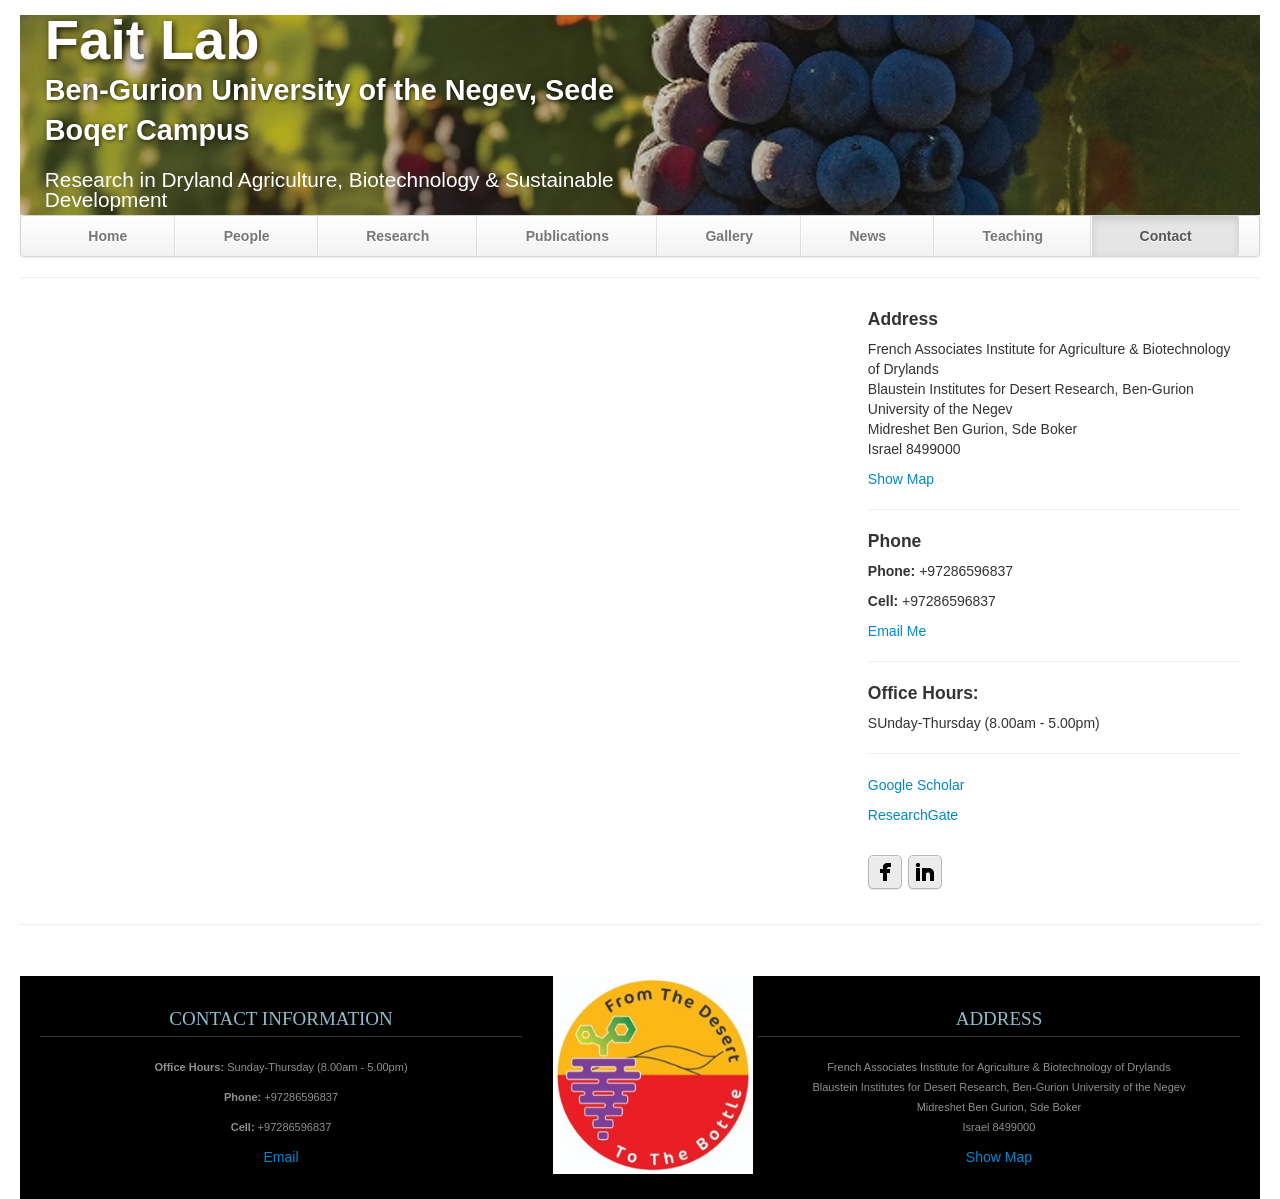
==== contact.html @ fe629498 "Initial commit" ====
<!DOCTYPE html>
<html lang="en">
   <head>
      <meta charset="utf-8">
      <title>Contact</title>
      <meta name="viewport" content="width=device-width, initial-scale=1.0">
      <meta name="description" content="Research Lab, Home, Ben-Gurion University of the Negev">
      <meta name="author" content="">
      <!-- Le styles -->
      <link href="css/bootstrap.min.css" rel="stylesheet">
      <link href="css/bootstrap-responsive.min.css" rel="stylesheet">
      <link href="css/theme.css" rel="stylesheet">
      <link href="css/social-buttons.css" rel="stylesheet">
   </head>
   <body>
      <div class="container-fluid">
          <!-- <header class="jumbotron subhead" id="overview">-->
            <!-- <p class="lead"> Ben-Gurion University of the Negev </p>-->
           <!--  <h1>Fait Lab</h1>-->
         </header>
         <div class="masthead">
            <div class="navbar">
              
              
              
<!-- Hero Banner with Background Image -->
<section class="hero" style="
  background-image: url('images/the grape.jpg');
  background-size: cover;
  background-position: center;
  background-repeat: no-repeat;
  height: 20vh;
  min-height: 200px;
  position: relative;
  color: white;
  display: flex;
  align-items: center;
  justify-content: flex-start;   /* �� Changed: aligns content to LEFT instead of center */
  padding-left: 2%;              /* Small indent from left edge ??? change to 3% or 20px for closer to edge */
">
  <!-- Dark Overlay (keep or adjust alpha as before) -->
  <div class="hero-overlay" style="
    position: absolute;
    top: 0; left: 0; right: 0; bottom: 0;
    background-color: rgba(0, 0, 0, 0.2);
    z-index: 1;
  "></div>

  <!-- Text Content ??? moved to left, no extra padding -->
  <div class="hero-content" style="
    position: relative;
    z-index: 2;
    padding: 0;                    /* �� Removed all padding */
    margin-left: 0;                /* No left margin */
    max-width: 50%;                /* Optional: prevents text from stretching too wide on large screens */
    text-align: left;              /* �� Explicit left alignment */
  ">
    <h1 style="
      font-size: 3.5rem;
      margin: 0 0 10px 0;          /* Minimal bottom margin only */
      text-shadow: 2px 2px 6px rgba(0,0,0,0.8);
    ">Fait Lab</h1>
    
    <h2 style="
      font-size: 1.8rem;
      margin: 0;
      text-shadow: 1px 1px 4px rgba(0,0,0,0.7);
    ">
      Ben-Gurion University of the Negev, Sede Boqer Campus<br>
      
    </h2>
    
    <!-- Optional subtitle ??? keep or remove -->
    <p style="
      font-size: 1.3rem;
      margin: 20px 0 0 0;
    ">Research in Dryland Agriculture, Biotechnology & Sustainable Development</p>
  </div>
</section>



            <div class="navbar">
               <div class="navbar-inner">
                  <div class="container-fluid">
                     <ul class="nav">
                        <li><a href="index.html">Home</a></li>
                        <li><a href="people.html">People</a></li>
                        <li><a href="research.html">Research</a></li>
                        <li><a href="publications.html">Publications</a></li>
                        <li><a href="gallery.html">Gallery</a></li>
                        <li><a href="news.html">News</a></li>
                        <li><a href="teaching.html">Teaching</a></li>
                        <li class="active" ><a href="#">Contact</a></li>
                     </ul>
                  </div>
               </div>
            </div>
         </div>
         <hr>
         <div class="row-fluid">
            <div class="span12 content">
               <div class="row-fluid">
                  <div class="span8">
                    <iframe
                    class="map-frame"
                    width="600" 
                    height="450" 
                    style="border:0;" 
                    allowfullscreen="" 
                    loading="lazy" 
                    referrerpolicy="no-referrer-when-downgrade"
                    src="https://www.google.com/maps/embed?pb=!1m18!1m12!1m3!1d3430.000000000000!2d34.780370614113!3d30.854777481234!2m3!1f0!2f0!3f0!3m2!1i1024!2i768!4f13.1!3m3!1m2!1s0x15021965af4747a7%3A0x1c8b0e6cf16579c4!2sFrench%20Associates%20Institute%20for%20Agriculture%20and%20Biotechnology%20of%20Drylands!5e0!3m2!1sen!2sil!4v1742000000000!5m2!1sen!2sil"></iframe>                  </div>
                  <div class="span4">
                     <div class="box_cont">
                        <h4>Address</h4>
                        <p>French Associates Institute for Agriculture & Biotechnology of Drylands<br>
                        Blaustein Institutes for Desert Research, Ben-Gurion University of the Negev<br>
                        Midreshet Ben Gurion, Sde Boker<br>
                        Israel 8499000
                        </p>
                        <a href="https://maps.app.goo.gl/THDbeEdi3e9BvFJL7">Show Map</a>
                        <hr>
                        <h4>Phone</h4>
                  <p><b>Phone: </b>+97286596837</p>
                  <p><b>Cell: </b>+97286596837</p>
                        </p>
                        <a href="mailto:fait@bgu.ac.il">Email Me</a>
                        <hr>
                        <h4>Office Hours:</h4>
                        </b>SUnday-Thursday (8.00am - 5.00pm)</p>
                        <hr>
                        <p><a href="https://scholar.google.com/citations?user=4f9KtdAAAAAJ&hl=en&oi=ao">Google Scholar</a></p>
                        <p><a href="https://www.researchgate.net/profile/Aaron-Fait">ResearchGate</a></p>
                        <br/>
                        <p>
                           <a href="https://www.facebook.com/aaron.fait.2025/" class="sb facebook">Facebook</a>
                           <a href="https://www.linkedin.com/in/aaron-fait-101310103/" class="sb linkedin">LinkedIn</a>
                        </p>
                     </div>
                  </div>
               </div>
            </div>
         </div>
         <hr>
      </div>
      <footer id="footer">
         <div class="container-fluid">
            <div class="row-fluid">
               <div class="span5">
                  <h3>Contact Information</h3>
                  <p><b>Office Hours: </b>Sunday-Thursday (8.00am - 5.00pm)</p>
                  <p><b>Phone: </b>+97286596837</p>
                  <p><b>Cell: </b>+97286596837</p>
                  <a href="mailto:fait@bgu.ac.il">Email</a>
               </div>
               <div class="span2">
                  <img src="thumbs/generic-logo.JPG" alt="Fait Lab Logo" style="max-width: 200px; height: auto;" class="img-responsive"/>
               </div>
               <div class="span5">
                  <h3>Address</h3>
                  <p>French Associates Institute for Agriculture & Biotechnology of Drylands<br>
                     Blaustein Institutes for Desert Research, Ben-Gurion University of the Negev<br>
                     Midreshet Ben Gurion, Sde Boker<br>
                     Israel 8499000
                  </p>
                  <a href="https://maps.app.goo.gl/THDbeEdi3e9BvFJL7">Show Map</a>
               </div>
            </div>
         </div>
      </footer>
      
      <!-- Le javascript
         ================================================== -->
      <!-- Placed at the end of the document so the pages load faster -->
      <script src="js/jquery-1.9.1.min.js"></script>
      <script src="js/bootstrap.min.js"></script>
   </body>
</html>
---- css/theme.css ----
body {
	padding-top: 15px;
	padding-bottom: 0px;
}


/* Custom container */

.container {
	margin: 0 auto;
	max-width: 1000px;
}

.container>hr {
	margin: 20px 0
}


/* Customize the navbar links to be fill the entire space of the .navbar */

.navbar .navbar-inner {
	padding: 0
}

.navbar .nav {
	margin: 0;
	display: table;
	width: 100%;
}

.navbar .nav li {
	display: table-cell;
	width: 1%;
	float: none;
}

.navbar .nav li a {
	font-weight: bold;
	text-align: center;
	border-left: 1px solid rgba(255, 255, 255, .75);
	border-right: 1px solid rgba(0, 0, 0, .1);
}

.navbar .nav li:first-child a {
	border-left: 0;
	border-radius: 3px 0 0 3px;
}

.navbar .nav li:last-child a {
	border-right: 0;
	border-radius: 0 3px 3px 0;
}

body>.navbar {
	font-size: 13px
}


/* Change the docs' brand */

body>.navbar .brand {
	padding-right: 0;
	padding-left: 0;
	margin-left: 20px;
	float: right;
	font-weight: bold;
	color: #000;
	text-shadow: 0 1px 0 rgba(255, 255, 255, .1), 0 0 30px rgba(255, 255, 255, .125);
	-webkit-transition: all .2s linear;
	-moz-transition: all .2s linear;
	transition: all .2s linear;
}

body>.navbar .brand:hover {
	text-decoration: none;
	text-shadow: 0 1px 0 rgba(255, 255, 255, .1), 0 0 30px rgba(255, 255, 255, .4);
}


/* Sidenav for Docs
         -------------------------------------------------- */

@media screen and (max-width: 768px) {
	.bs-docs-sidenav {
		display: none !important;
	}
}

.bs-docs-sidenav {
	width: 228px;
	margin: 30px 0 0;
	padding: 0;
	background-color: #fff;
	-webkit-border-radius: 6px;
	-moz-border-radius: 6px;
	border-radius: 6px;
	-webkit-box-shadow: 0 1px 4px rgba(0, 0, 0, .065);
	-moz-box-shadow: 0 1px 4px rgba(0, 0, 0, .065);
	box-shadow: 0 1px 4px rgba(0, 0, 0, .065);
}

.bs-docs-sidenav>li>a {
	display: block;
	width: 200px;
	margin: 0 0 -1px;
	padding: 8px 14px;
	border: 1px solid #e5e5e5;
}

.bs-docs-sidenav>li>a.subhead {
	display: block;
	width: 168px;
	margin: 0 0 -1px;
	padding: 8px 30px;
	border: 1px solid #e5e5e5;
	font-size: 12px;
}

.bs-docs-sidenav>li:first-child>a {
	-webkit-border-radius: 6px 6px 0 0;
	-moz-border-radius: 6px 6px 0 0;
	border-radius: 6px 6px 0 0;
}

.bs-docs-sidenav>li:last-child>a {
	-webkit-border-radius: 0 0 6px 6px;
	-moz-border-radius: 0 0 6px 6px;
	border-radius: 0 0 6px 6px;
}

.bs-docs-sidenav>.active>a {
	position: relative;
	z-index: 2;
	padding: 9px 15px;
	border: 0;
	text-shadow: 0 1px 0 rgba(0, 0, 0, .15);
	-webkit-box-shadow: inset 1px 0 0 rgba(0, 0, 0, .1), inset -1px 0 0 rgba(0, 0, 0, .1);
	-moz-box-shadow: inset 1px 0 0 rgba(0, 0, 0, .1), inset -1px 0 0 rgba(0, 0, 0, .1);
	box-shadow: inset 1px 0 0 rgba(0, 0, 0, .1), inset -1px 0 0 rgba(0, 0, 0, .1);
}

.bs-docs-sidenav>li>a:hover {
	background-color: #f5f5f5
}

.bs-docs-sidenav a:hover .icon-chevron-right {
	opacity: .5
}

.bs-docs-sidenav.affix {
	top: 10px
}

.bs-docs-sidenav.affix-bottom {
	position: absolute;
	top: auto;
	bottom: 270px;
}


/* Responsive
         -------------------------------------------------- */

.affix {
	top: 0px
}

#media {
	margin-top: 70px
}

#media .header {
	margin-left: 0;
	margin-bottom: 56px;
	margin-top: 30px;
}

#media .post_row {
	margin-left: 0;
	margin-bottom: 40px;
}

#media .lastpost_row {
	margin-bottom: 0
}

#media .post_row .post {
	background: #fff;
	/*margin-left: 0;;
    margin-right: 20px;*/
	border-radius: 4px;
	box-shadow: 1px 1px 2px 0px #E0E0E0;
	width: 487px;
	height: 616px;
}

#media .post_row .last {
	margin-right: 0
}

#media .post_row .post .img {
	position: relative;
	text-align: center;
}

#media .post_row .post .img .date {
	background: #E8554E;
	position: absolute;
	padding: 2px 5px;
	top: 0;
	left: 11px;
}

#media .post_row .post .img .date p {
	color: #fff;
	font-size: 14px;
	font-weight: bold;
	font-style: italic;
	margin: 0;
}

#media .post_row .post .img img {
	height: 275px;
	width: 410px;
}

#media .post_row .post .text {
	margin: 18px auto 0;
	width: 83%;
}

#media .post_row .post .text h5 {
	margin: 0 0 8px 0;
	font-size: 20px;
	line-height: 23px;
}

#media .post_row .post .text h5 a {
	color: #333
}

#media .post_row .post .text span.date {
	color: #9F9F9F;
	display: block;
	margin-bottom: 12px;
	font-style: italic;
	font-size: 13px;
}

#media .post_row .post .text p {
	margin: 0;
	line-height: 21px;
	font-size: 14px;
}

#media .post_row .post .author_box {
	margin: 12px auto 20px;
	border-top: 1px solid #EDEDED;
	overflow: hidden;
	text-align: left;
	width: 85%;
	padding-top: 12px;
}

#media .post_row .post .author_box h6 {
	margin: 0 0 3px 0;
	font-size: 13px;
	line-height: 15px;
	font-style: italic;
	font-weight: normal;
	color: #B2B2B2;
}

#media .post_row .post .author_box p {
	color: #B2B2B2;
	font-style: italic;
	font-size: 13px;
	line-height: 14px;
	margin: 0;
}

#media .post_row .post .author_box img {
	float: right
}

#media .post_row .post a.plus_wrapper {
	width: 99%;
	text-align: center;
	background: #fff;
	display: none;
	border-radius: 0px 0px 4px 4px;
	padding: 6px 0px 2px;
	margin: 0 auto 1px;
}

#media .post_row .post a.plus_wrapper span {
	color: #1189D9;
	font-size: 30px;
	font-weight: bold;
}

#media .post_row .post:hover a.plus_wrapper {
	display: block
}

#media .post_row .post:hover {
	box-shadow: 0px 1px 5px 1px rgb(216, 216, 216)
}

#media .post_row .post:hover .text h5 a {
	color: #1189D9
}

.map .box_wrapp {
	position: absolute;
	margin: 15px auto;
	box-shadow: 0 0 7px 0 rgba(26, 26, 26, 0.4);
	padding: 30px 0 30px;
	background: white;
	border-radius: 4px;
	margin-top: 25px;
}

.map .box_wrapp .box_cont {
	margin: 30px auto;
	width: 76%;
}

.section-header {
	text-align: center;
	margin-bottom: 35px;
}

.section-header h1,
.title-text {
	font-weight: bold;
	font-size: 30px;
	margin: 12.5px 0;
	font-weight: 100;
	margin-bottom: 25px;
	line-height: 55px;
}

.feature-item:hover {
	box-shadow: 0px 1px 5px 1px rgb(216, 216, 216)
}

.feature-item img {
	margin-left: 15px;
	margin-right: 15px;
	max-width: 90%;
	height: 200px;
}

.feature-item h5 {
	margin-left: 15px;
	margin-right: 15px;
	margin-top: 20px;
	margin-bottom: 20px;
}

.feature-item p {
	margin-left: 15px;
	margin-right: 15px;
}

.feature-heading {
	margin-top: 20px;
	margin-bottom: 20px;
	margin-left: 15px;
	margin-right: 15px;
}

.feature-heading a:hover {
	text-decoration: none;
}

.feature-button {
	font-size: 16px;
	background-image: none;
	box-shadow: none;
	margin-bottom: 10px;
}

.centered {
	text-align: center;
}

.subhead {
	text-align: left;
	border-bottom: 1px solid #ddd;
}

.jumbotron {
	position: relative;
	padding: 45px 0px 35px 0px;
	color: #fff;
	text-align: center;
	text-shadow: 0 1px 3px rgba(0, 0, 0, .4), 0 0 30px rgba(0, 0, 0, .075);
	background: #30393C;
	background: -moz-linear-gradient(45deg, #30393C 0%, #000000 100%);
	background: -webkit-gradient(linear, left bottom, right top, color-stop(0%, #30393C), color-stop(100%, #30393C));
	background: -webkit-linear-gradient(45deg, #30393C 0%, #000000 100%);
	background: -o-linear-gradient(45deg, #30393C 0%, #000000 100%);
	background: -ms-linear-gradient(45deg, #30393C 0%, #000000 100%);
	background: linear-gradient(45deg, #30393C 0%, #000000 100%) repeat;
	-webkit-box-shadow: inset 0 3px 7px rgba(0, 0, 0, .2), inset 0 -3px 7px rgba(0, 0, 0, .2);
	-moz-box-shadow: inset 0 3px 7px rgba(0, 0, 0, .2), inset 0 -3px 7px rgba(0, 0, 0, .2);
	box-shadow: inset 0 3px 7px rgba(0, 0, 0, .2), inset 0 -3px 7px rgba(0, 0, 0, .2);
}

.jumbotron:after {
	content: '';
	display: block;
	position: absolute;
	top: 0;
	right: 0;
	bottom: 0;
	left: 0;
	opacity: .4;
}

.lead {
	margin-bottom: 0px;
	font-size: 21px;
	font-weight: 200;
	line-height: 15px;
}

img.float-left {
	float: left;
	margin-top: 9px;
	margin-left: 0px;
	margin-right: 30px;
	margin-bottom: 12px;
}

img.float-right {
	float: right;
	margin-top: 9px;
	margin-right: 0px;
	margin-bottom: 12px;
	margin-left: 30px;
}

img.publications-thumb {
	width: 142px;
	height: 188px;
}

.caption {
	margin: 10px;
}

.responsive-video {
	position: relative;
	padding-bottom: 56.25%;
	padding-top: 60px;
	overflow: hidden;
}

.responsive-video iframe,
.responsive-video object,
.responsive-video embed {
	position: absolute;
	top: 0;
	left: 0;
	width: 93.5%;
	height: 93.5%;
}

.video-caption {
	margin: 10px;
}

.accordion {
	margin-bottom: 20px;
	margin-right: 40px;
}

.thumbnail>img.sponsor {
	width: 212px;
	height: 150px;
}

img.carousel-image {
	width: 100%;
}

li.publication {
	margin-bottom: 20px;
}

.page-header h3 a:hover {
	text-decoration: none;
}

iframe.map-frame {
	border: none;
	overflow: hidden;
	margin-top: 10px;
	margin-bottom: 10px;
	margin-left: 0px;
	margin-right: 0px;
	height: 550px;
	width: 100%;
}

ul.sponsors {
	margin-top: 40px;
	margin-bottom: 40px;
}

#footer {
	z-index: 10;
	margin-top: 50px;
	margin-bottom: 0px;
	padding-bottom: 25px;
	border-top-width: 8px;
	border-top-style: solid;
	border-top-color: #2F2F2F;
	background-color: #000000;
	border: 0;
	font-size: 100%;
	font: inherit;
	vertical-align: baseline;
	text-align: center;
}

#footer h3 {
	font-size: 19px;
	text-transform: uppercase;
	font-family: BebasNeueRegular;
	color: #8DBECE;
	border-bottom-width: 1px;
	border-bottom-style: solid;
	border-bottom-color: #30393C;
	line-height: 35px;
	margin-bottom: 20px;
	margin-top: 25px;
	font-weight: normal;
}

#footer a img {
	margin-top: 40px;
}

#footer p,
#footer address {
	color: #8F8F8F;
	font-size: 11px;
}
---- css/social-buttons.css ----
/*

CSS Social Icons
By: Nick La (@nickla)
http://webdesignerwall.com/tutorials/css-social-buttons

Version: 1.0

*/

/************************************************************************************
SOCIAL LINK a.sb
*************************************************************************************/
a.sb,
.sb a {
	width: 32px;
	height: 32px;
	background-repeat: no-repeat;
	background-position: center center;
	text-indent: -900em;
	color: #333;
	text-decoration: none;
	line-height: 100%;
	white-space: nowrap;
	display: inline-block;
	position: relative;
	vertical-align: middle;
	margin: 0 2px 5px 0;
	
	/* default button color */
	background-color: #ececec;
	border: solid 1px #b8b8b9;
	
	/* default box shadow */
	-webkit-box-shadow: inset 0 1px 0 rgba(255,255,255,.3), 0 1px 0 rgba(0,0,0,.1);
	-moz-box-shadow: inset 0 1px 0 rgba(255,255,255,.3), 0 1px 0 rgba(0,0,0,.1);
	box-shadow: inset 0 1px 0 rgba(255,255,255,.3), 0 1px 0 rgba(0,0,0,.1);

	/* default border radius */
	-webkit-border-radius: 5px;
	-moz-border-radius: 5px;
	border-radius: 5px;
	
}
/* for IE */
*:first-child+html a.sb,
*:first-child+html .sb a {
	text-indent: 0;
	line-height: 0;
	font-size: 0;
	overflow: hidden;
}


/* SB LIST
================================================ */
.sb {
	margin: 0;
	padding: 0;
}
.sb li {
	margin: 0;
	padding: 0;
	display: inline;
}


/* SIZES
================================================ */
/* small */
a.sb.small,
.sb.small a {
	width: 26px;
	height: 26px;
	font-size: 90%;
}

/* large */
a.sb.large,
.sb.large a {
	width: 40px;
	height: 40px;
	font-size: 120%;
}


/* GRADIENTS
================================================ */

/* default gradient */
a.sb.gradient,
.sb.gradient a {
	background-color: transparent !important;
}
a.sb.gradient:after,
.sb.gradient a:after {
	padding: 1px;
	content: "";
	width: 100%;
	height: 100%;
	position: absolute;
	top: -1px;
	left: -1px;
	z-index: -1;
	
	-webkit-box-shadow: inset 0 2px 0 rgba(255,255,255,.3);
	-moz-box-shadow: inset 0 2px 0 rgba(255,255,255,.3);
	box-shadow: inset 0 2px 0 rgba(255,255,255,.3);

	/* default gradient */
	background: -moz-linear-gradient(top, #eeeeee 0%, #d2d2d2 100%);
	background: -webkit-linear-gradient(top, #eeeeee 0%, #d2d2d2 100%);
	background: linear-gradient(top, #eeeeee 0%, #d2d2d2 100%);
}

/* gradient blue */
a.sb.gradient.blue:after,
.sb.gradient.blue a:after {
	background-image: url([data-uri]);
	background-image: -moz-linear-gradient(top,  rgba(83,132,237,1) 0%, rgba(44,86,159,1) 100%);
	background-image: -webkit-linear-gradient(top,  rgba(83,132,237,1) 0%,rgba(44,86,159,1) 100%);
	background-image: linear-gradient(top,  rgba(83,132,237,1) 0%,rgba(44,86,159,1) 100%);
}

/* gradient purple */
a.sb.gradient.purple:after,
.sb.gradient.purple a:after {
	background-image: url([data-uri]);
	background-image: -moz-linear-gradient(top,  rgba(127,119,252,1) 0%, rgba(78,24,219,1) 100%);
	background-image: -webkit-linear-gradient(top,  rgba(127,119,252,1) 0%,rgba(78,24,219,1) 100%);
	background-image: linear-gradient(top,  rgba(127,119,252,1) 0%,rgba(78,24,219,1) 100%);
}

/* gradient red */
a.sb.gradient.red:after,
.sb.gradient.red a:after {
	background-image: url([data-uri]);
	background-image: -moz-linear-gradient(top,  rgba(249,116,88,1) 0%, rgba(215,35,18,1) 100%);
	background-image: -webkit-linear-gradient(top,  rgba(249,116,88,1) 0%,rgba(215,35,18,1) 100%);
	background-image: linear-gradient(top,  rgba(249,116,88,1) 0%,rgba(215,35,18,1) 100%);
}

/* gradient green */
a.sb.gradient.green:after,
.sb.gradient.green a:after {
	background-image: url([data-uri]);
	background-image: -moz-linear-gradient(top,  rgba(81,185,18,1) 0%, rgba(49,121,9,1) 100%);
	background-image: -webkit-linear-gradient(top,  rgba(81,185,18,1) 0%,rgba(49,121,9,1) 100%);
	background-image: linear-gradient(top,  rgba(81,185,18,1) 0%,rgba(49,121,9,1) 100%);
}

/* gradient green */
a.sb.gradient.green:after,
.sb.gradient.green a:after {
	background-image: url([data-uri]);
	background-image: -moz-linear-gradient(top,  rgba(81,185,18,1) 0%, rgba(49,121,9,1) 100%);
	background-image: -webkit-linear-gradient(top,  rgba(81,185,18,1) 0%,rgba(49,121,9,1) 100%);
	background-image: linear-gradient(top,  rgba(81,185,18,1) 0%,rgba(49,121,9,1) 100%);
}

/* gradient orange */
a.sb.gradient.orange:after,
.sb.gradient.orange a:after {
	background-image: url([data-uri]);
	background-image: -moz-linear-gradient(top,  rgba(255,165,0,1) 0%, rgba(255,111,0,1) 100%);
	background-image: -webkit-linear-gradient(top,  rgba(255,165,0,1) 0%,rgba(255,111,0,1) 100%);
	background-image: linear-gradient(top,  rgba(255,165,0,1) 0%,rgba(255,111,0,1) 100%);
}

/* gradient brown */
a.sb.gradient.brown:after,
.sb.gradient.brown a:after {
	background-image: url([data-uri]);
	background-image: -moz-linear-gradient(top,  rgba(197,99,5,1) 0%, rgba(123,59,2,1) 100%);
	background-image: -webkit-linear-gradient(top,  rgba(197,99,5,1) 0%,rgba(123,59,2,1) 100%);
	background-image: linear-gradient(top,  rgba(197,99,5,1) 0%,rgba(123,59,2,1) 100%);
}

/* gradient black */
a.sb.gradient.black:after,
.sb.gradient.black a:after {
	background-image: url([data-uri]);
	background-image: -moz-linear-gradient(top,  rgba(86,86,86,1) 0%, rgba(3,3,3,1) 100%);
	background-image: -webkit-linear-gradient(top,  rgba(86,86,86,1) 0%,rgba(3,3,3,1) 100%);
	background-image: linear-gradient(top,  rgba(86,86,86,1) 0%,rgba(3,3,3,1) 100%);
}

/* gradient gray */
a.sb.gradient.gray:after,
.sb.gradient.gray a:after {
	background-image: url([data-uri]);
	background-image: -moz-linear-gradient(top,  rgba(172,171,171,1) 0%, rgba(82,82,82,1) 100%);
	background-image: -webkit-linear-gradient(top,  rgba(172,171,171,1) 0%,rgba(82,82,82,1) 100%);
	background-image: linear-gradient(top,  rgba(172,171,171,1) 0%,rgba(82,82,82,1) 100%);
}

/* gradient light-gray */
a.sb.gradient.light-gray:after,
.sb.gradient.light-gray a:after {
	background-image: url([data-uri]);
	background-image: -moz-linear-gradient(top,  rgba(217,217,217,1) 0%, rgba(157,157,157,1) 100%);
	background-image: -webkit-linear-gradient(top,  rgba(217,217,217,1) 0%,rgba(157,157,157,1) 100%);
	background-image: linear-gradient(top,  rgba(217,217,217,1) 0%,rgba(157,157,157,1) 100%);
}

/* gradient light-blue */
a.sb.gradient.light-blue:after,
.sb.gradient.light-blue a:after {
	background-image: url([data-uri]);
	background-image: -moz-linear-gradient(top,  rgba(209,229,254,1) 0%, rgba(150,194,250,1) 100%);
	background-image: -webkit-linear-gradient(top,  rgba(209,229,254,1) 0%,rgba(150,194,250,1) 100%);
	background-image: linear-gradient(top,  rgba(209,229,254,1) 0%,rgba(150,194,250,1) 100%);
}

/* gradient light-purple */
a.sb.gradient.light-purple:after,
.sb.gradient.light-purple a:after {
	background-image: url([data-uri]);
	background-image: -moz-linear-gradient(top,  rgba(206,201,254,1) 0%, rgba(168,158,252,1) 100%);
	background-image: -webkit-linear-gradient(top,  rgba(206,201,254,1) 0%,rgba(168,158,252,1) 100%);
	background-image: linear-gradient(top,  rgba(206,201,254,1) 0%,rgba(168,158,252,1) 100%);
}

/* gradient pink */
a.sb.gradient.pink:after,
.sb.gradient.pink a:after {
	background-image: url([data-uri]);
	background-image: -moz-linear-gradient(top,  rgba(253,211,240,1) 0%, rgba(254,147,203,1) 100%);
	background-image: -webkit-linear-gradient(top,  rgba(253,211,240,1) 0%,rgba(254,147,203,1) 100%);
	background-image: linear-gradient(top,  rgba(253,211,240,1) 0%,rgba(254,147,203,1) 100%);
}

/* gradient light-green */
a.sb.gradient.light-green:after,
.sb.gradient.light-green a:after {
	background-image: url([data-uri]);
	background-image: -moz-linear-gradient(top,  rgba(179,239,22,1) 0%, rgba(141,200,14,1) 100%);
	background-image: -webkit-linear-gradient(top,  rgba(179,239,22,1) 0%,rgba(141,200,14,1) 100%);
	background-image: linear-gradient(top,  rgba(179,239,22,1) 0%,rgba(141,200,14,1) 100%);
}

/* gradient yellow */
a.sb.gradient.yellow:after,
.sb.gradient.yellow a:after {
	background-image: url([data-uri]);
	background-image: -moz-linear-gradient(top,  rgba(253,246,177,1) 0%, rgba(255,222,7,1) 100%);
	background-image: -webkit-linear-gradient(top,  rgba(253,246,177,1) 0%,rgba(255,222,7,1) 100%);
	background-image: linear-gradient(top,  rgba(253,246,177,1) 0%,rgba(255,222,7,1) 100%);
}


/* COLORS
================================================ */

/* default hover */
a.sb:hover:after,
.sb a:hover:after {
	background-image: none;
}
a.sb:hover,
.sb a:hover,
a.sb:hover:after,
.sb a:hover:after {
	background-color: #f3f3f3;
}


/* blue color */
a.sb.blue,
.sb.blue a,
a.sb.blue:after,
.sb.blue a:after {
	background-color: #4d7de1;
	border-color: #294c89;
	color: #fff;
}
a.sb.blue:hover:after,
.sb.blue a:hover:after {
	background-image: none;
}
a.sb.blue:hover,
.sb.blue a:hover,
a.sb.blue:hover:after,
.sb.blue a:hover:after {
	background-color: #5384ed;
}

/* purple color */
a.sb.purple,
.sb.purple a,
a.sb.purple:after,
.sb.purple a:after {
	background-color: #7a6bf8;
	border-color: #321396;
	color: #fff;
}
a.sb.purple:hover:after,
.sb.purple a:hover:after {
	background-image: none;
}
a.sb.purple:hover,
.sb.purple a:hover,
a.sb.purple:hover:after,
.sb.purple a:hover:after {
	background-color: #7f77fc;
}

/* red color */
a.sb.red,
.sb.red a,
a.sb.red:after,
.sb.red a:after {
	background-color: #e8311f;
	border-color: #9d1d14;
	color: #fff;
}
a.sb.red:hover:after,
.sb.red a:hover:after {
	background-image: none;
}
a.sb.red:hover,
.sb.red a:hover,
a.sb.red:hover:after,
.sb.red a:hover:after {
	background-color: #e84b34;
}

/* green color */
a.sb.green,
.sb.green a,
a.sb.green:after,
.sb.green a:after {
	background-color: #4aab10;
	border-color: #1e5608;
	color: #fff;
}
a.sb.green:hover:after,
.sb.green a:hover:after {
	background-image: none;
}
a.sb.green:hover,
.sb.green a:hover,
a.sb.green:hover:after,
.sb.green a:hover:after {
	background-color: #51b912;
}

/* orange color */
a.sb.orange,
.sb.orange a,
a.sb.orange:after,
.sb.orange a:after {
	background-color: #ff9600;
	border-color: #c35505;
	color: #fff;
}
a.sb.orange:hover:after,
.sb.orange a:hover:after {
	background-image: none;
}
a.sb.orange:hover,
.sb.orange a:hover,
a.sb.orange:hover:after,
.sb.orange a:hover:after {
	background-color: #ffa500;
}

/* brown color */
a.sb.brown,
.sb.brown a,
a.sb.brown:after,
.sb.brown a:after {
	background-color: #a35004;
	border-color: #622d07;
	color: #fff;
}
a.sb.brown:hover:after,
.sb.brown a:hover:after {
	background-image: none;
}
a.sb.brown:hover,
.sb.brown a:hover,
a.sb.brown:hover:after,
.sb.brown a:hover:after {
	background-color: #c56305;
}

/* black color */
a.sb.black,
.sb.black a,
a.sb.black:after,
.sb.black a:after {
	background-color: #252525;
	border-color: #000000;
	color: #fff;
}
a.sb.black:hover:after,
.sb.black a:hover:after {
	background-image: none;
}
a.sb.black:hover,
.sb.black a:hover,
a.sb.black:hover:after,
.sb.black a:hover:after {
	background-color: #565656;
}

/* gray color */
a.sb.gray,
.sb.gray a,
a.sb.gray:after,
.sb.gray a:after {
	background-color: #989797;
	border-color: #3f3f3f;
	color: #fff;
}
a.sb.gray:hover:after,
.sb.gray a:hover:after {
	background-image: none;
}
a.sb.gray:hover,
.sb.gray a:hover,
a.sb.gray:hover:after,
.sb.gray a:hover:after {
	background-color: #acabab;
}

/* light-gray color */
a.sb.light-gray,
.sb.light-gray a,
a.sb.light-gray:after,
.sb.light-gray a:after {
	background-color: #c7c7c7;
	border-color: #7b7b7b;
}
a.sb.light-gray:hover:after,
.sb.light-gray a:hover:after {
	background-image: none;
}
a.sb.light-gray:hover,
.sb.light-gray a:hover,
a.sb.light-gray:hover:after,
.sb.light-gray a:hover:after {
	background-color: #d9d9d9;
}

/* light-blue color */
a.sb.light-blue,
.sb.light-blue a,
a.sb.light-blue:after,
.sb.light-blue a:after {
	background-color: #bdd9fd;
	border-color: #6694d6;
}
a.sb.light-blue:hover:after,
.sb.light-blue a:hover:after {
	background-image: none;
}
a.sb.light-blue:hover,
.sb.light-blue a:hover,
a.sb.light-blue:hover:after,
.sb.light-blue a:hover:after {
	background-color: #d1e5fe;
}

/* light-purple color */
a.sb.light-purple,
.sb.light-purple a,
a.sb.light-purple:after,
.sb.light-purple a:after {
	background-color: #c1bafd;
	border-color: #7f76cc;
}
a.sb.light-purple:hover:after,
.sb.light-purple a:hover:after {
	background-image: none;
}
a.sb.light-purple:hover,
.sb.light-purple a:hover,
a.sb.light-purple:hover:after,
.sb.light-purple a:hover:after {
	background-color: #cec9fe;
}

/* pink color */
a.sb.pink,
.sb.pink a,
a.sb.pink:after,
.sb.pink a:after {
	background-color: #feb4e4;
	border-color: #e464ac;
}
a.sb.pink:hover:after,
.sb.pink a:hover:after {
	background-image: none;
}
a.sb.pink:hover,
.sb.pink a:hover,
a.sb.pink:hover:after,
.sb.pink a:hover:after {
	background-color: #fdd3f0;
}

/* light-green color */
a.sb.light-green,
.sb.light-green a,
a.sb.light-green:after,
.sb.light-green a:after {
	background-color: #9bd611;
	border-color: #71a115;
}
a.sb.light-green:hover:after,
.sb.light-green a:hover:after {
	background-image: none;
}
a.sb.light-green:hover,
.sb.light-green a:hover,
a.sb.light-green:hover:after,
.sb.light-green a:hover:after {
	background-color: #b3ef16;
}

/* yellow color */
a.sb.yellow,
.sb.yellow a,
a.sb.yellow:after,
.sb.yellow a:after {
	background-color: #fff06c;
	border-color: #dcb232;
}
a.sb.yellow:hover:after,
.sb.yellow a:hover:after {
	background-image: none;
}
a.sb.yellow:hover,
.sb.yellow a:hover,
a.sb.yellow:hover:after,
.sb.yellow a:hover:after {
	background-color: #fdf6b1;
}


/* STYLES
================================================ */

/* min style */
a.sb.min,
.sb.min a {
	background-color: transparent;
	border: none;
	
	-webkit-box-shadow: none;
	-moz-box-shadow: none;
	box-shadow: none;
}

/* circle style */
a.sb.circle,
.sb.circle a,
a.sb.circle:before,
.sb.circle a:before,
a.sb.circle:after,
.sb.circle a:after {
	-webkit-border-radius: 10em;
	-moz-border-radius: 10em;
	border-radius: 10em;
}

/* round style */
a.sb,
.sb a,
a.sb:before,
.sb a:before,
a.sb:after,
.sb a:after {
	-webkit-border-radius: 5px;
	-moz-border-radius: 5px;
	border-radius: 5px;
}

/* reset bottom border-radius for round and circle */
a.sb.circle:before,
.sb.circle a:before,
a.sb:before,
.sb a:before {
	border-bottom-right-radius: 0;
	border-bottom-left-radius: 0;
	-moz-border-radius-bottomright: 0;
	-moz-border-radius-bottomleft: 0;
	-webkit-border-bottom-right-radius: 0;
	-webkit-border-bottom-left-radius: 0;
}

/* thick-border border style */
a.sb.thick-border,
.sb.thick-border a {
	border-width: 3px;
}

/* no-border style */
a.sb.no-border,
.sb.no-border a {
	border: none;
}

/* no-shadow style */
a.sb.no-shadow,
.sb.no-shadow a {
	-webkit-box-shadow: none;
	-moz-box-shadow: none;
	box-shadow: none;
}

/* pressed style */
a.sb.pressed,
.sb.pressed a {
	-webkit-box-shadow: inset 0 1px 2px rgba(0,0,0,.35);
	-moz-box-shadow: inset 0 1px 2px rgba(0,0,0,.35);
	box-shadow: inset 0 1px 2px rgba(0,0,0,.35);
}

/* embossed style */
a.sb.embossed,
.sb.embossed a {
	-webkit-box-shadow: inset 0 1px 0 rgba(255,255,255,.5), inset 0 -2px 0 rgba(0,0,0,.25), inset 0 -3px 0 rgba(255,255,255,.2), 0 1px 0 rgba(0,0,0,.1);
	-moz-box-shadow: inset 0 1px 0 rgba(255,255,255,.5), inset 0 -2px 0 rgba(0,0,0,.25), inset 0 -3px 0 rgba(255,255,255,.2), 0 1px 0 rgba(0,0,0,.1);
	box-shadow: inset 0 1px 0 rgba(255,255,255,.5), inset 0 -2px 0 rgba(0,0,0,.25), inset 0 -3px 0 rgba(255,255,255,.2), 0 1px 0 rgba(0,0,0,.1);
}
a.sb.small.embossed,
.sb.small.embossed a {
	-webkit-box-shadow: inset 0 1px 0 rgba(255,255,255,.5), inset 0 -1px 0 rgba(0,0,0,.25), inset 0 -2px 0 rgba(255,255,255,.2), 0 1px 0 rgba(0,0,0,.1);
	-moz-box-shadow: inset 0 1px 0 rgba(255,255,255,.5), inset 0 -1px 0 rgba(0,0,0,.25), inset 0 -2px 0 rgba(255,255,255,.2), 0 1px 0 rgba(0,0,0,.1);
	box-shadow: inset 0 1px 0 rgba(255,255,255,.5), inset 0 -1px 0 rgba(0,0,0,.25), inset 0 -2px 0 rgba(255,255,255,.2), 0 1px 0 rgba(0,0,0,.1);
}
a.sb.large.embossed,
.sb.large.embossed a {
	-webkit-box-shadow: inset 0 1px 0 rgba(255,255,255,.5), inset 0 -3px 0 rgba(0,0,0,.25), inset 0 -4px 0 rgba(255,255,255,.2), 0 1px 0 rgba(0,0,0,.1);
	-moz-box-shadow: inset 0 1px 0 rgba(255,255,255,.5), inset 0 -3px 0 rgba(0,0,0,.25), inset 0 -4px 0 rgba(255,255,255,.2), 0 1px 0 rgba(0,0,0,.1);
	box-shadow: inset 0 1px 0 rgba(255,255,255,.5), inset 0 -3px 0 rgba(0,0,0,.25), inset 0 -4px 0 rgba(255,255,255,.2), 0 1px 0 rgba(0,0,0,.1);
}

/* glossy style */
a.sb.glossy:before,
.sb.glossy a:before {
	content: "";
	width: 100%;
	height: 50%;
	position: absolute;
	top: 0;
	left: 0;
	
	/* glossy overlay */
	background: url([data-uri]);
	background: -moz-linear-gradient(top,  rgba(255,255,255,0.5) 0%, rgba(255,255,255,0.2) 100%);
	background: -webkit-linear-gradient(top,  rgba(255,255,255,0.5) 0%,rgba(255,255,255,0.2) 100%);
	background: linear-gradient(top,  rgba(255,255,255,0.5) 0%,rgba(255,255,255,0.2) 100%);
}

/* icon with text style */
a.sb.text,
.sb.text a {
	text-indent: 0;
	width: auto;
	height: 20px;
	padding: 9px 14px 3px 34px;
	background-position: 2px center;
}
*:first-child+html a.sb.text,
*:first-child+html .sb.text a {
	text-indent: inherit; /* for IE */
	line-height: 100%;
	font-size: 100%;
}

a.sb.small.text,
.sb.small.text a {
	background-position: 2px center;
	padding: 6px 12px 0 34px;
}
a.sb.large.text,
.sb.large.text a {
	background-position: 6px center;
	padding: 12px 20px 8px 40px;
}

/* flat style */
a.sb.flat,
.sb.flat a,
a.sb.flat:before,
.sb.flat a:before {
	-webkit-border-radius: 0;
	-moz-border-radius: 0;
	border-radius: 0;

	-webkit-box-shadow: none;
	-moz-box-shadow: none;
	box-shadow: none;
}

/* ICONS
================================================ */
a.sb.twitter,
.sb a.twitter {
	background-image: url(images/twitter_bird.png);
}

a.sb.facebook,
.sb a.facebook {
	background-image: url(images/facebook.png);
}

a.sb.heart,
.sb a.heart {
	background-image: url(images/heart.png);
}

a.sb.linkedin,
.sb a.linkedin {
	background-image: url(images/linkedin.png);
}

a.sb.pinterest,
.sb a.pinterest {
	background-image: url(images/pinterest.png);
}

a.sb.podcast,
.sb a.podcast {
	background-image: url(images/podcast.png);
}

a.sb.rss,
.sb a.rss {
	background-image: url(images/rss.png);
}

a.sb.share_this,
.sb a.share_this {
	background-image: url(images/share_this.png);
}

a.sb.star,
.sb a.star {
	background-image: url(images/star.png);
}

a.sb.vimeo,
.sb a.vimeo {
	background-image: url(images/vimeo.png);
}

/* white icons */
a.sb.blue.twitter,
.sb.blue a.twitter,
a.sb.purple.twitter,
.sb.purple a.twitter,
a.sb.red.twitter,
.sb.red a.twitter,
a.sb.green.twitter,
.sb.green a.twitter,
a.sb.orange.twitter,
.sb.orange a.twitter,
a.sb.brown.twitter,
.sb.brown a.twitter,
a.sb.black.twitter,
.sb.black a.twitter,
a.sb.gray.twitter,
.sb.gray a.twitter {
	background-image: url(images/white_twitter_bird.png);
}

a.sb.blue.facebook,
.sb.blue a.facebook,
a.sb.purple.facebook,
.sb.purple a.facebook,
a.sb.red.facebook,
.sb.red a.facebook,
a.sb.green.facebook,
.sb.green a.facebook,
a.sb.orange.facebook,
.sb.orange a.facebook,
a.sb.brown.facebook,
.sb.brown a.facebook,
a.sb.black.facebook,
.sb.black a.facebook,
a.sb.gray.facebook,
.sb.gray a.facebook {
	background-image: url(images/white_facebook.png);
}

a.sb.blue.heart,
.sb.blue a.heart,
a.sb.purple.heart,
.sb.purple a.heart,
a.sb.red.heart,
.sb.red a.heart,
a.sb.green.heart,
.sb.green a.heart,
a.sb.orange.heart,
.sb.orange a.heart,
a.sb.brown.heart,
.sb.brown a.heart,
a.sb.black.heart,
.sb.black a.heart,
a.sb.gray.heart,
.sb.gray a.heart {
	background-image: url(images/white_heart.png);
}

a.sb.blue.linkedin,
.sb.blue a.linkedin,
a.sb.purple.linkedin,
.sb.purple a.linkedin,
a.sb.red.linkedin,
.sb.red a.linkedin,
a.sb.green.linkedin,
.sb.green a.linkedin,
a.sb.orange.linkedin,
.sb.orange a.linkedin,
a.sb.brown.linkedin,
.sb.brown a.linkedin,
a.sb.black.linkedin,
.sb.black a.linkedin,
a.sb.gray.linkedin,
.sb.gray a.linkedin {
	background-image: url(images/white_linkedin.png);
}

a.sb.blue.pinterest,
.sb.blue a.pinterest,
a.sb.purple.pinterest,
.sb.purple a.pinterest,
a.sb.red.pinterest,
.sb.red a.pinterest,
a.sb.green.pinterest,
.sb.green a.pinterest,
a.sb.orange.pinterest,
.sb.orange a.pinterest,
a.sb.brown.pinterest,
.sb.brown a.pinterest,
a.sb.black.pinterest,
.sb.black a.pinterest,
a.sb.gray.pinterest,
.sb.gray a.pinterest {
	background-image: url(images/white_pinterest.png);
}

a.sb.blue.podcast,
.sb.blue a.podcast,
a.sb.purple.podcast,
.sb.purple a.podcast,
a.sb.red.podcast,
.sb.red a.podcast,
a.sb.green.podcast,
.sb.green a.podcast,
a.sb.orange.podcast,
.sb.orange a.podcast,
a.sb.brown.podcast,
.sb.brown a.podcast,
a.sb.black.podcast,
.sb.black a.podcast,
a.sb.gray.podcast,
.sb.gray a.podcast {
	background-image: url(images/white_podcast.png);
}

a.sb.blue.rss,
.sb.blue a.rss,
a.sb.purple.rss,
.sb.purple a.rss,
a.sb.red.rss,
.sb.red a.rss,
a.sb.green.rss,
.sb.green a.rss,
a.sb.orange.rss,
.sb.orange a.rss,
a.sb.brown.rss,
.sb.brown a.rss,
a.sb.black.rss,
.sb.black a.rss,
a.sb.gray.rss,
.sb.gray a.rss {
	background-image: url(images/white_rss.png);
}

a.sb.blue.share_this,
.sb.blue a.share_this,
a.sb.purple.share_this,
.sb.purple a.share_this,
a.sb.red.share_this,
.sb.red a.share_this,
a.sb.green.share_this,
.sb.green a.share_this,
a.sb.orange.share_this,
.sb.orange a.share_this,
a.sb.brown.share_this,
.sb.brown a.share_this,
a.sb.black.share_this,
.sb.black a.share_this,
a.sb.gray.share_this,
.sb.gray a.share_this {
	background-image: url(images/white_share_this.png);
}

a.sb.blue.star,
.sb.blue a.star,
a.sb.purple.star,
.sb.purple a.star,
a.sb.red.star,
.sb.red a.star,
a.sb.green.star,
.sb.green a.star,
a.sb.orange.star,
.sb.orange a.star,
a.sb.brown.star,
.sb.brown a.star,
a.sb.black.star,
.sb.black a.star,
a.sb.gray.star,
.sb.gray a.star {
	background-image: url(images/white_star.png);
}

a.sb.blue.vimeo,
.sb.blue a.vimeo,
a.sb.purple.vimeo,
.sb.purple a.vimeo,
a.sb.red.vimeo,
.sb.red a.vimeo,
a.sb.green.vimeo,
.sb.green a.vimeo,
a.sb.orange.vimeo,
.sb.orange a.vimeo,
a.sb.brown.vimeo,
.sb.brown a.vimeo,
a.sb.black.vimeo,
.sb.black a.vimeo,
a.sb.gray.vimeo,
.sb.gray a.vimeo {
	background-image: url(images/white_vimeo.png);
}


/* ADD YOUR CUSTOM STYLES BELOW
================================================ */
a.sb.youtube {
	background-image: url(images/youtube.png);
}
a.sb.email {
	background-image: url(images/email.png);
}

/* custom icon */
a.sb.custom {
	width: 80px;
	height: 80px;
	
	-webkit-border-radius: 15px;
	-moz-border-radius: 15px;
	border-radius: 15px;
}
a.sb.custom:after {
	background-image: url(images/custom-bg.png);

	-webkit-border-radius: 15px;
	-moz-border-radius: 15px;
	border-radius: 15px;
}

/* custom icon blue */
a.sb.custom.blue {
	border-color: #96a8af;
}
a.sb.custom.blue:after {
	background-image: url(images/custom-bg-blue.png);
}
/* custom icon pink */
a.sb.custom.pink {
	border-color: #b0a1aa;
}
a.sb.custom.pink:after {
	background-image: url(images/custom-bg-pink.png);
}

/* custom icon background images */
a.sb.custom.retweet {
	background-image: url(images/custom-icon-retweet.png);
}
a.sb.custom.photo {
	background-image: url(images/custom-icon-photo.png);
}
a.sb.custom.comment {
	background-image: url(images/custom-icon-comment.png);
}
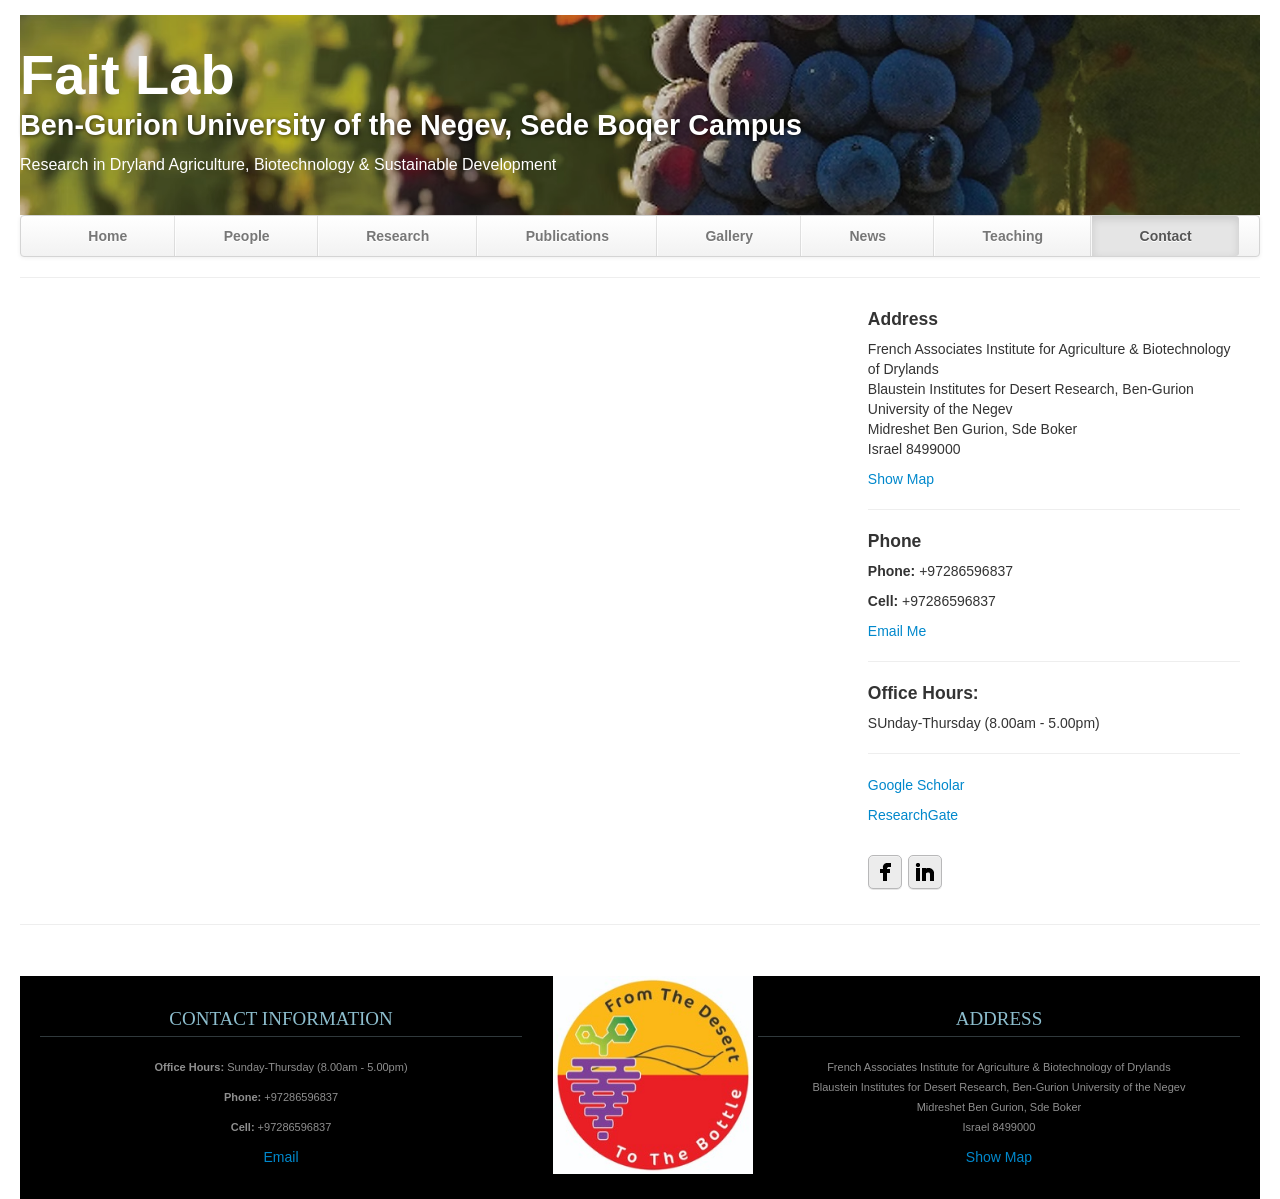
==== commit d6866b7a: "Fix comments and adjust styles in contact.html Updated comments in contact.html to use HTML comment " ====
--- a/contact.html
+++ b/contact.html
@@ -35,8 +35,8 @@
   color: white;
   display: flex;
   align-items: center;
-  justify-content: flex-start;   /* �� Changed: aligns content to LEFT instead of center */
-  padding-left: 2%;              /* Small indent from left edge ??? change to 3% or 20px for closer to edge */
+  justify-content: flex-start;   <!--Changed: aligns content to LEFT instead of center -->
+  padding-left: 2%;              <!--Small indent from left edge ??? change to 3% or 20px for closer to edge-->
 ">
   <!-- Dark Overlay (keep or adjust alpha as before) -->
   <div class="hero-overlay" style="
@@ -50,14 +50,14 @@
   <div class="hero-content" style="
     position: relative;
     z-index: 2;
-    padding: 0;                    /* �� Removed all padding */
-    margin-left: 0;                /* No left margin */
-    max-width: 50%;                /* Optional: prevents text from stretching too wide on large screens */
-    text-align: left;              /* �� Explicit left alignment */
+    padding: 0;                     <!-- Removed all padding -->
+    margin-left: 0;                 <!-- No left margin -->
+    max-width: 50%;                 <!-- Optional: prevents text from stretching too wide on large screens -->
+    text-align: left;               <!-- ¡û Explicit left alignment -->
   ">
     <h1 style="
       font-size: 3.5rem;
-      margin: 0 0 10px 0;          /* Minimal bottom margin only */
+      margin: 0 0 10px 0;          <!-- Minimal bottom margin only-->
       text-shadow: 2px 2px 6px rgba(0,0,0,0.8);
     ">Fait Lab</h1>
     
@@ -72,11 +72,12 @@
     
     <!-- Optional subtitle ??? keep or remove -->
     <p style="
-      font-size: 1.3rem;
-      margin: 20px 0 0 0;
+      font-size: 1rem;
+      margin: 10px 0 0 0;
     ">Research in Dryland Agriculture, Biotechnology & Sustainable Development</p>
   </div>
 </section>
+
 
 
 
@@ -176,4 +177,4 @@
       <script src="js/jquery-1.9.1.min.js"></script>
       <script src="js/bootstrap.min.js"></script>
    </body>
-</html>+</html>
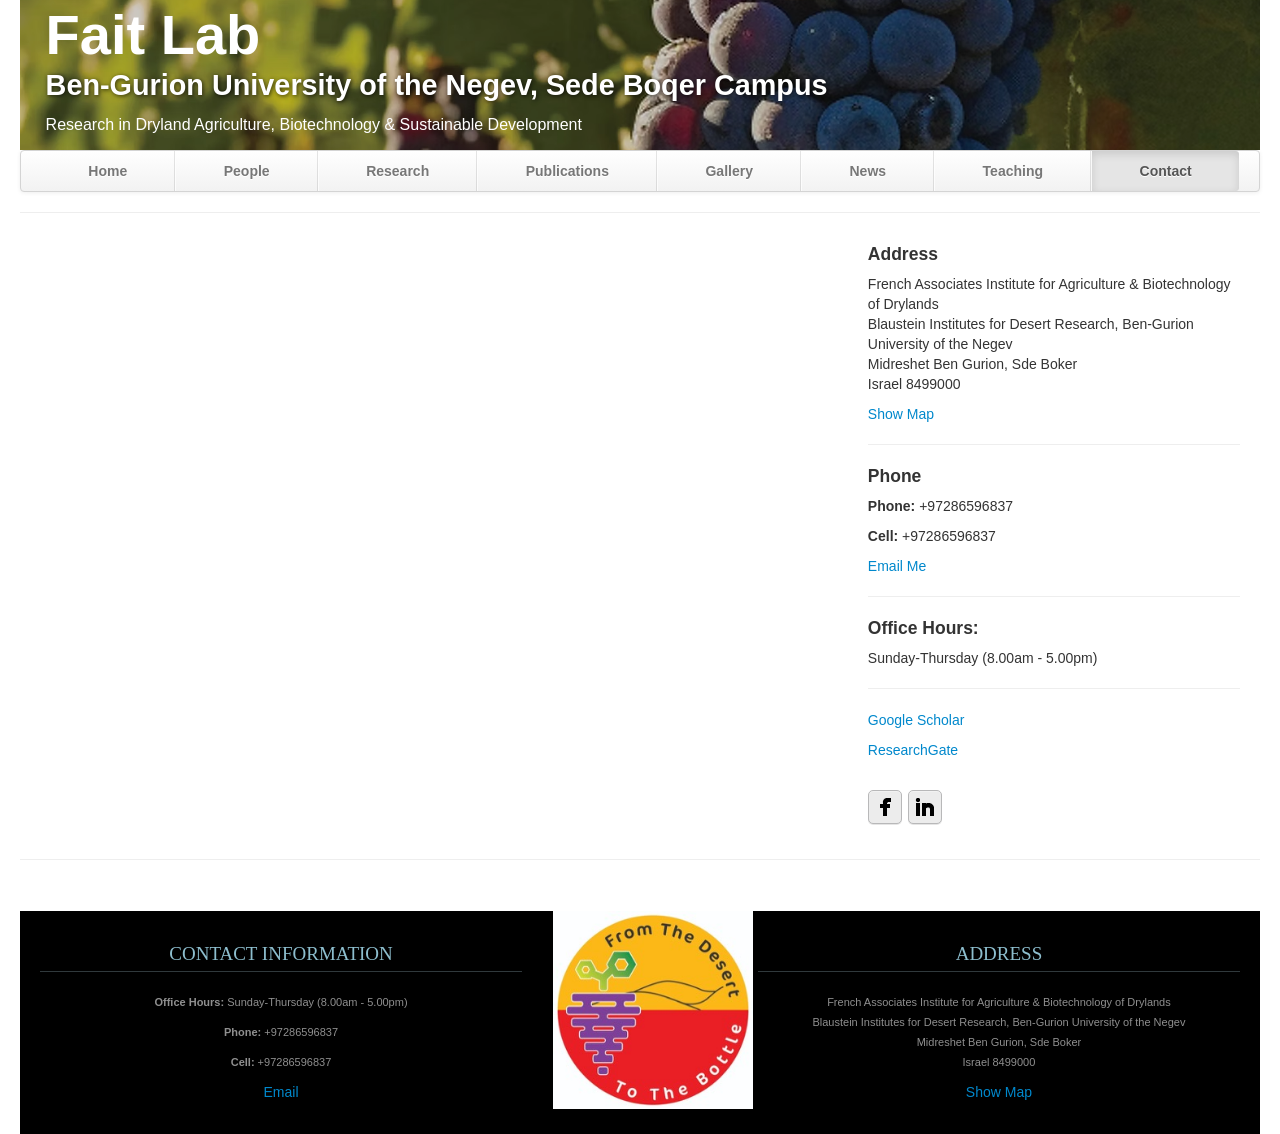
==== commit 219abe32: "Update RStudio paths and clean project assets Update .Rproj.user settings to new project path and ad" ====
--- a/contact.html
+++ b/contact.html
@@ -11,6 +11,25 @@
       <link href="css/bootstrap-responsive.min.css" rel="stylesheet">
       <link href="css/theme.css" rel="stylesheet">
       <link href="css/social-buttons.css" rel="stylesheet">
+      
+      <style>
+
+/* Remove default browser spacing */
+body {
+    margin: 0;
+    padding: 0;
+}
+
+/* Allow hero banner to span entire screen width */
+.hero {
+    <!-- width: 100vw;-->
+    margin-left: calc(-50vw + 50%);
+    padding-left: 2vw;
+}
+
+</style>
+
+
    </head>
    <body>
       <div class="container-fluid">
@@ -22,21 +41,20 @@
             <div class="navbar">
               
               
-              
 <!-- Hero Banner with Background Image -->
 <section class="hero" style="
   background-image: url('images/the grape.jpg');
   background-size: cover;
   background-position: center;
   background-repeat: no-repeat;
-  height: 20vh;
-  min-height: 200px;
+  height: 15vh;
+  min-height: 150px;
   position: relative;
   color: white;
   display: flex;
   align-items: center;
   justify-content: flex-start;   <!--Changed: aligns content to LEFT instead of center -->
-  padding-left: 2%;              <!--Small indent from left edge ??? change to 3% or 20px for closer to edge-->
+  <!--padding-left: 200px;              <!--Small indent from left edge change to 3% or 20px for closer to edge-->
 ">
   <!-- Dark Overlay (keep or adjust alpha as before) -->
   <div class="hero-overlay" style="
@@ -46,14 +64,14 @@
     z-index: 1;
   "></div>
 
-  <!-- Text Content ??? moved to left, no extra padding -->
+  <!-- Text Content moved to left, no extra padding -->
   <div class="hero-content" style="
     position: relative;
     z-index: 2;
     padding: 0;                     <!-- Removed all padding -->
-    margin-left: 0;                 <!-- No left margin -->
+    margin-left: 8%;                 <!-- No left margin -->
     max-width: 50%;                 <!-- Optional: prevents text from stretching too wide on large screens -->
-    text-align: left;               <!-- ¡û Explicit left alignment -->
+    text-align: left;               <!-- Explicit left alignment -->
   ">
     <h1 style="
       font-size: 3.5rem;
@@ -77,6 +95,7 @@
     ">Research in Dryland Agriculture, Biotechnology & Sustainable Development</p>
   </div>
 </section>
+
 
 
 
@@ -129,7 +148,7 @@
                         <a href="mailto:fait@bgu.ac.il">Email Me</a>
                         <hr>
                         <h4>Office Hours:</h4>
-                        </b>SUnday-Thursday (8.00am - 5.00pm)</p>
+                        </b>Sunday-Thursday (8.00am - 5.00pm)</p>
                         <hr>
                         <p><a href="https://scholar.google.com/citations?user=4f9KtdAAAAAJ&hl=en&oi=ao">Google Scholar</a></p>
                         <p><a href="https://www.researchgate.net/profile/Aaron-Fait">ResearchGate</a></p>
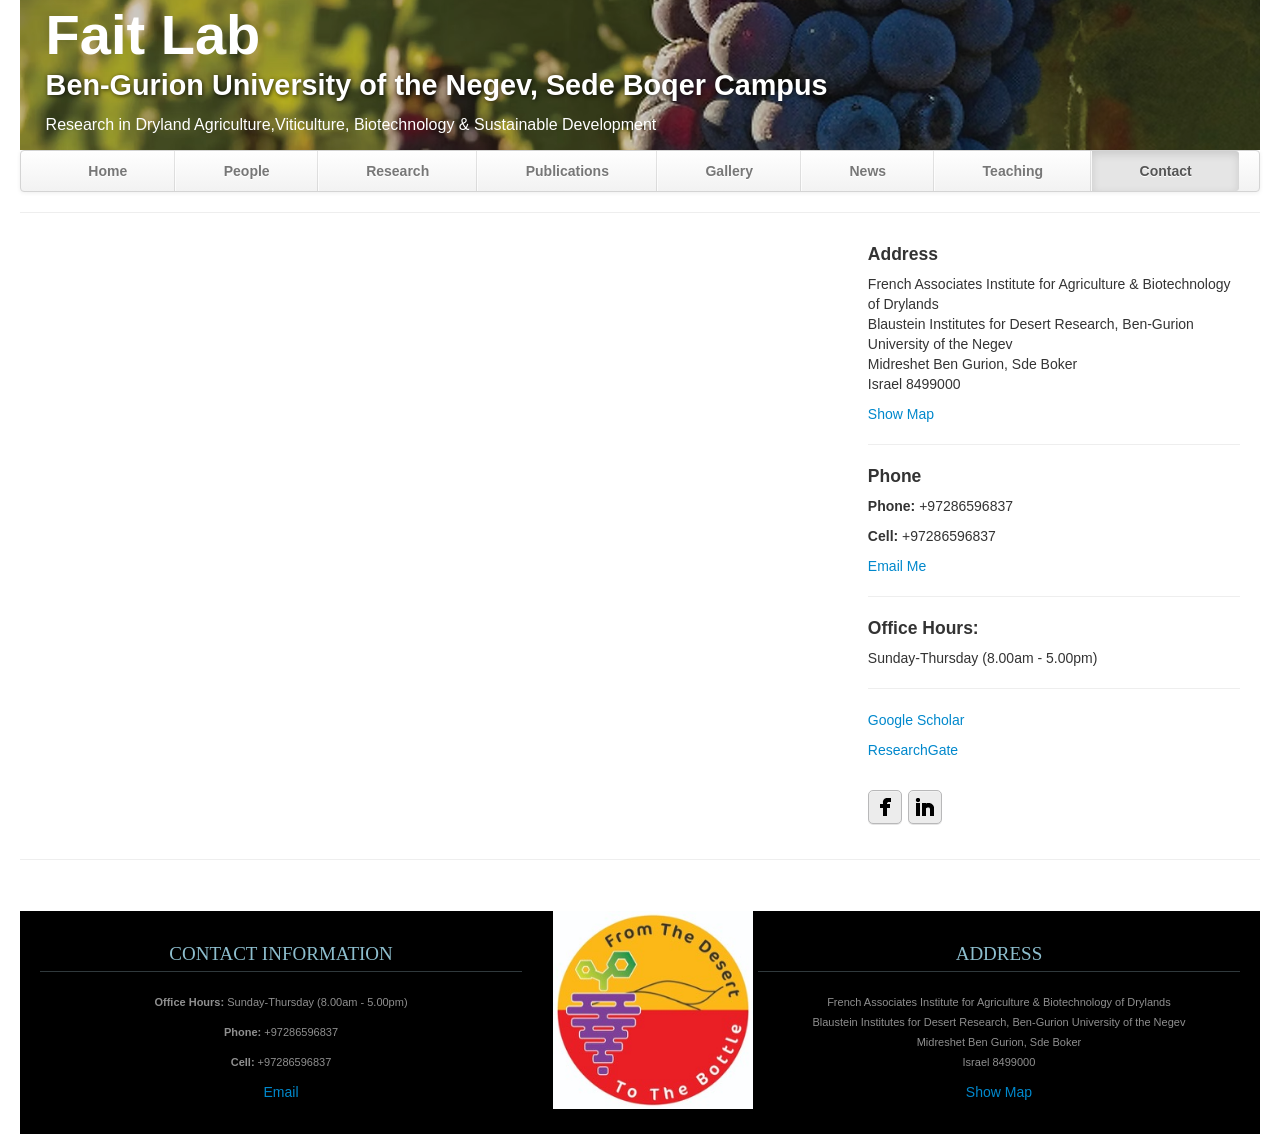
==== commit d641cf18: "Add Viticulture to contact; tweak layout Include "Viticulture" in the contact page research list to " ====
--- a/contact.html
+++ b/contact.html
@@ -92,7 +92,7 @@
     <p style="
       font-size: 1rem;
       margin: 10px 0 0 0;
-    ">Research in Dryland Agriculture, Biotechnology & Sustainable Development</p>
+    ">Research in Dryland Agriculture,Viticulture, Biotechnology & Sustainable Development</p>
   </div>
 </section>
 
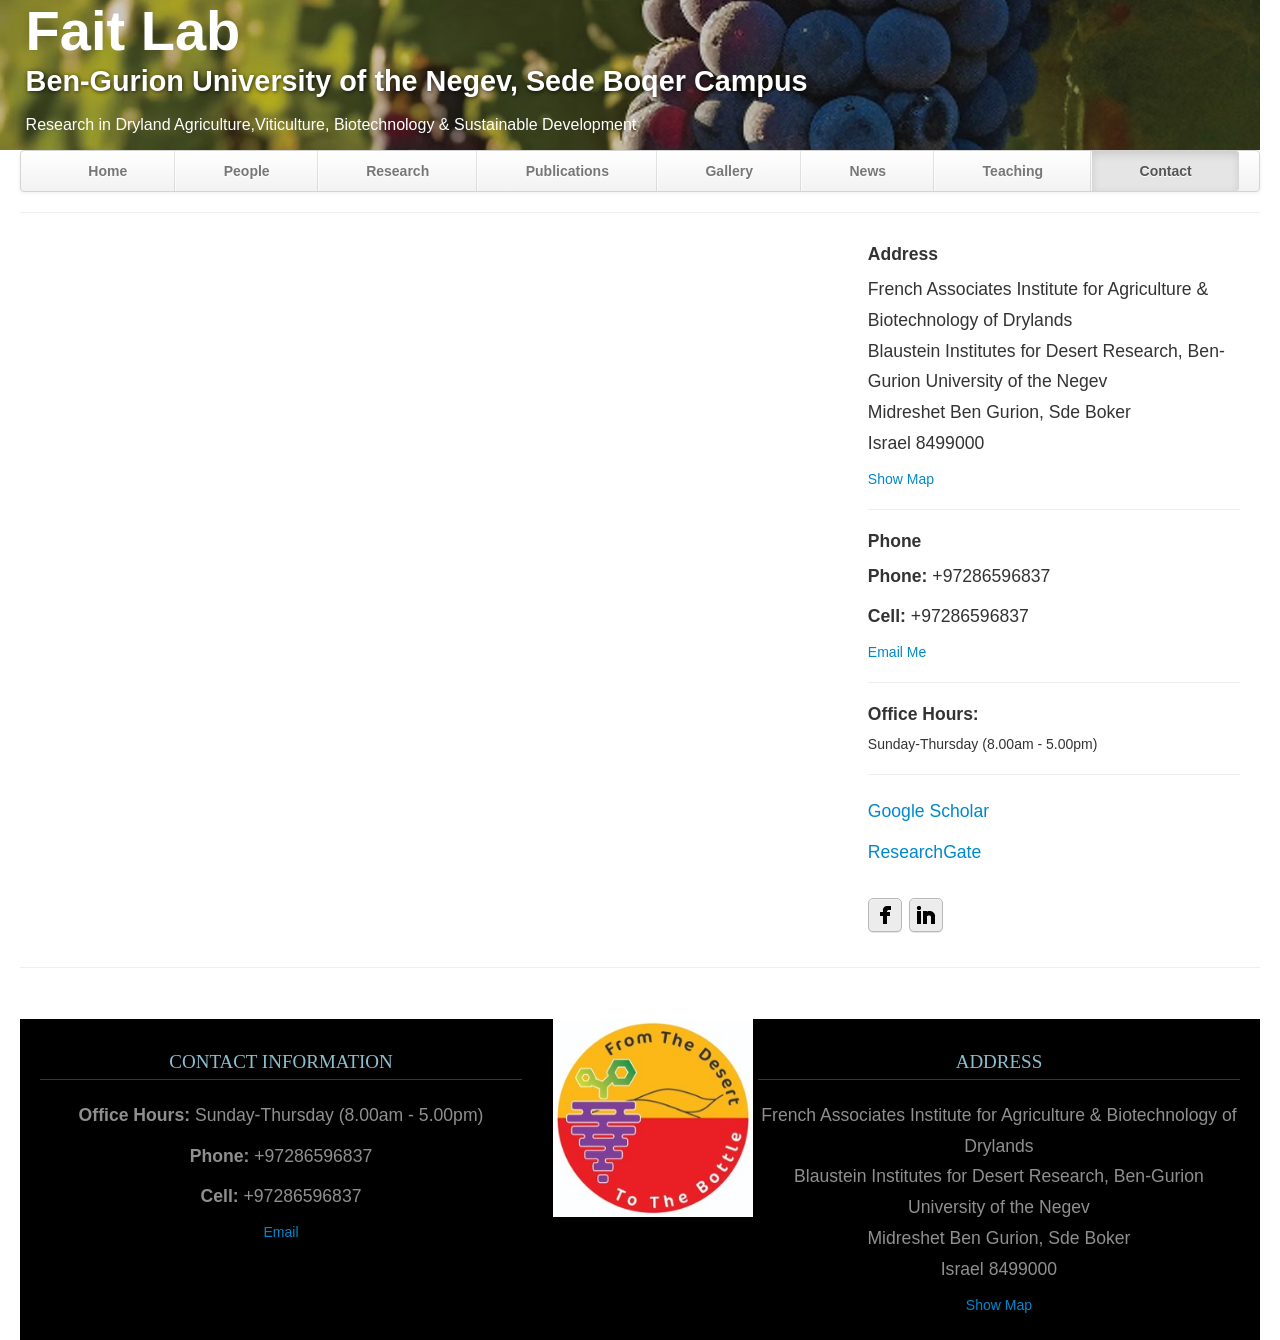
==== commit 58ea5eac: "Improve paragraph typography and mobile CSS Add a unified paragraph typography block and mobile-opti" ====
--- a/contact.html
+++ b/contact.html
@@ -12,21 +12,47 @@
       <link href="css/theme.css" rel="stylesheet">
       <link href="css/social-buttons.css" rel="stylesheet">
       
-      <style>
-
+<style>
 /* Remove default browser spacing */
 body {
     margin: 0;
     padding: 0;
 }
 
+/* Base font size for all body text (paragraphs) */
+/* This keeps headings and navbar untouched */
+p, 
+.marketing p, 
+.feature-item p, 
+.carousel-caption p, 
+#footer p {
+    font-size: 1.1rem;     /* Good default for desktop */
+    line-height: 1.75;     /* Better readability */
+}
+
+/* === MOBILE OPTIMIZATION === */
+/* Make paragraphs noticeably larger on phones and small tablets */
+@media (max-width: 767px) {
+    p, 
+    .marketing p, 
+    .feature-item p, 
+    .carousel-caption p, 
+    #footer p {
+        font-size: 1.25rem !important;   /* Bigger on mobile */
+        line-height: 1.8;
+    }
+    
+    /* Optional: add a bit more space between paragraphs on mobile */
+    p {
+        margin-bottom: 1.2rem;
+    }
+}
+
 /* Allow hero banner to span entire screen width */
 .hero {
-    <!-- width: 100vw;-->
     margin-left: calc(-50vw + 50%);
     padding-left: 2vw;
 }
-
 </style>
 
 
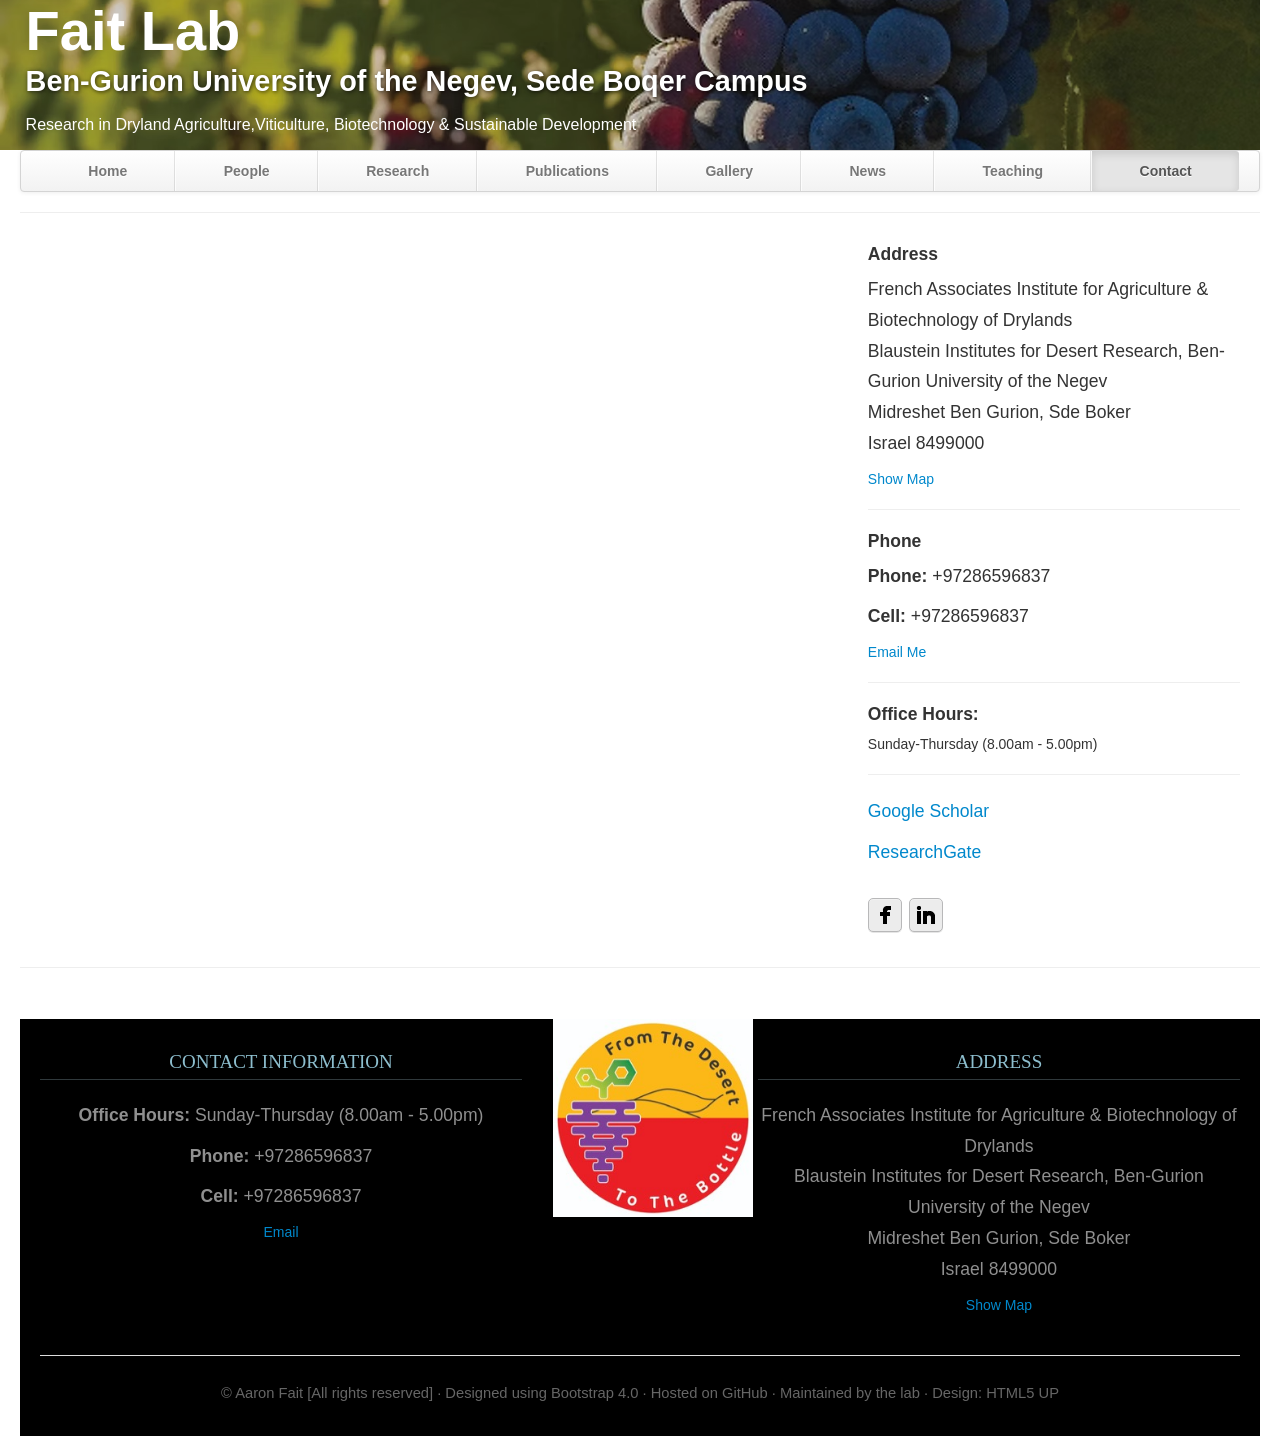
==== commit 00e5d637: "Add single-line footer credits and Font Awesome Insert a single-line footer credits block (copyright" ====
--- a/contact.html
+++ b/contact.html
@@ -213,7 +213,18 @@
                   <a href="https://maps.app.goo.gl/THDbeEdi3e9BvFJL7">Show Map</a>
                </div>
             </div>
-         </div>
+            <!-- Single Line Credits - Fixed Encoding -->
+            <div class="row-fluid" style="margin-top: 40px; border-top: 1px solid #ddd; padding-top: 25px;">
+               <div class="span12 text-center">
+                  <p style="margin: 0; font-size: 0.92rem; color: #666;">
+                     &copy; Aaron Fait [All rights reserved] &middot; 
+                     Designed using Bootstrap 4.0 &middot; 
+                     Hosted on GitHub <i class="fa fa-github" style="vertical-align: middle;"></i> &middot; 
+                     Maintained by the lab &middot; 
+                     Design: HTML5 UP
+                  </p>
+               </div>
+            </div>
       </footer>
       
       <!-- Le javascript
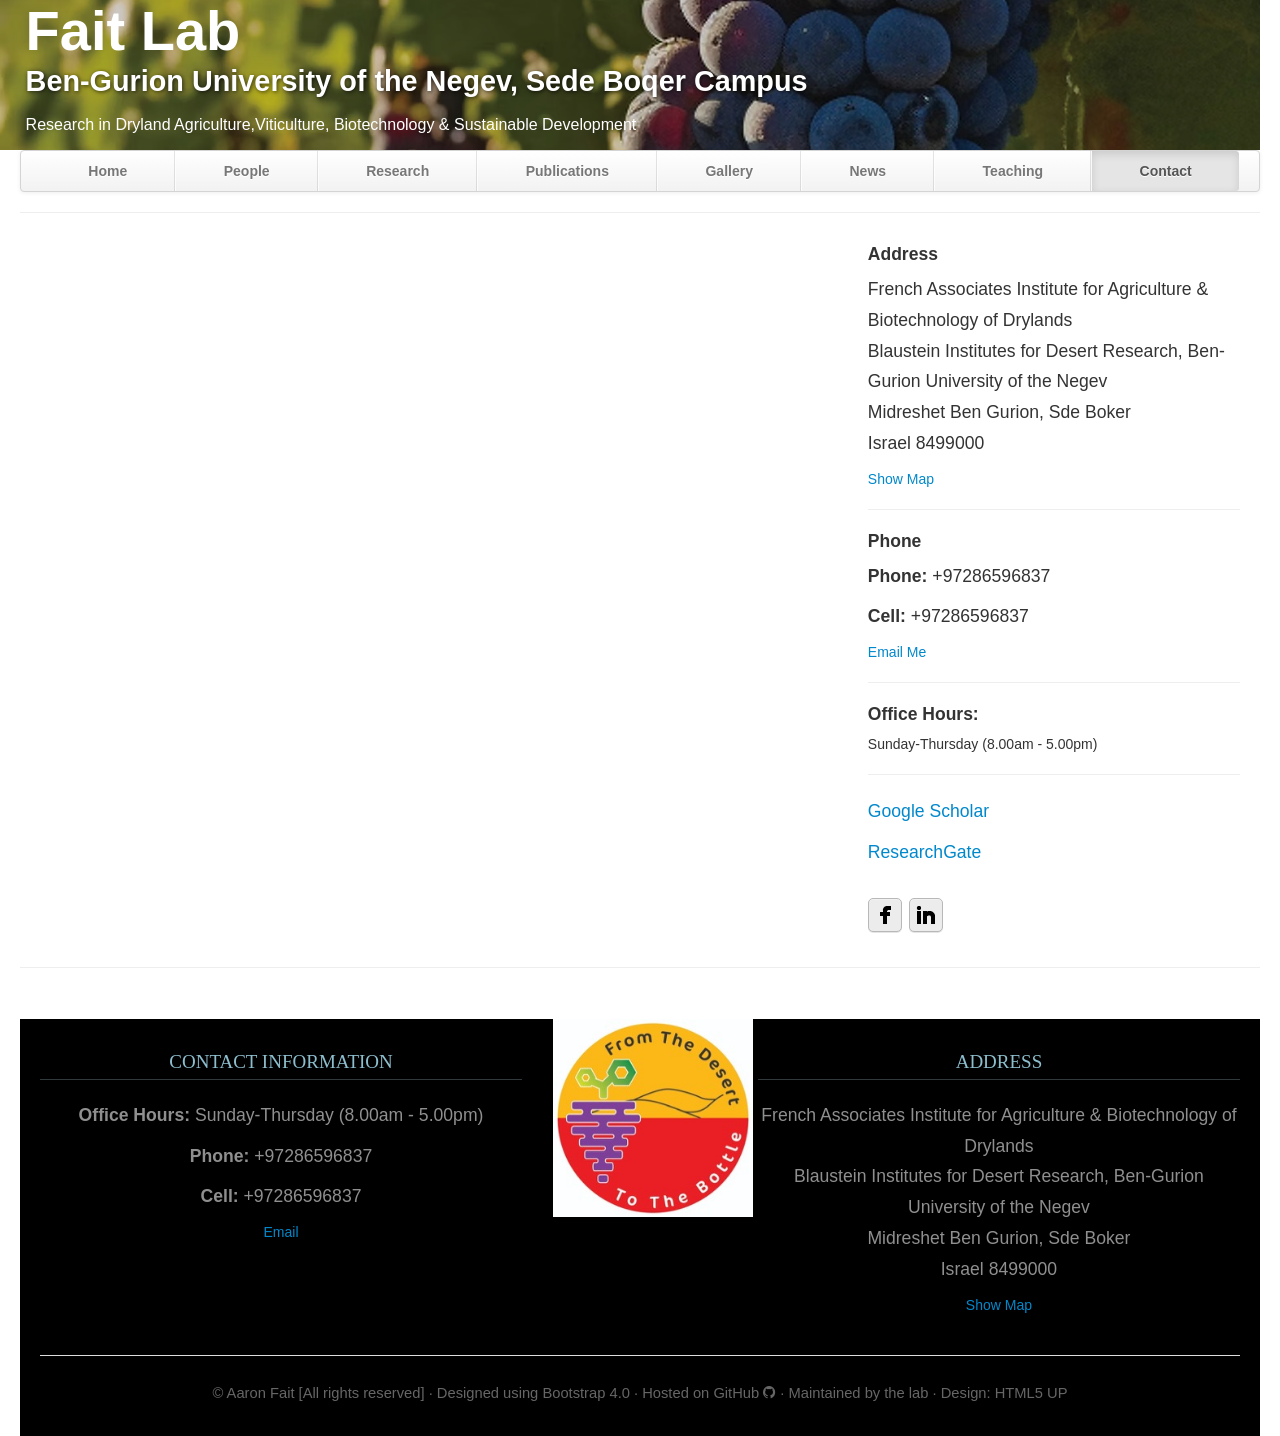
==== commit 706d977f: "Add Font Awesome CDN to site pages Include Font Awesome 4.7 CDN stylesheet in multiple HTML pages to" ====
--- a/contact.html
+++ b/contact.html
@@ -11,6 +11,7 @@
       <link href="css/bootstrap-responsive.min.css" rel="stylesheet">
       <link href="css/theme.css" rel="stylesheet">
       <link href="css/social-buttons.css" rel="stylesheet">
+      <link rel="stylesheet" href="https://cdnjs.cloudflare.com/ajax/libs/font-awesome/4.7.0/css/font-awesome.min.css">
       
 <style>
 /* Remove default browser spacing */
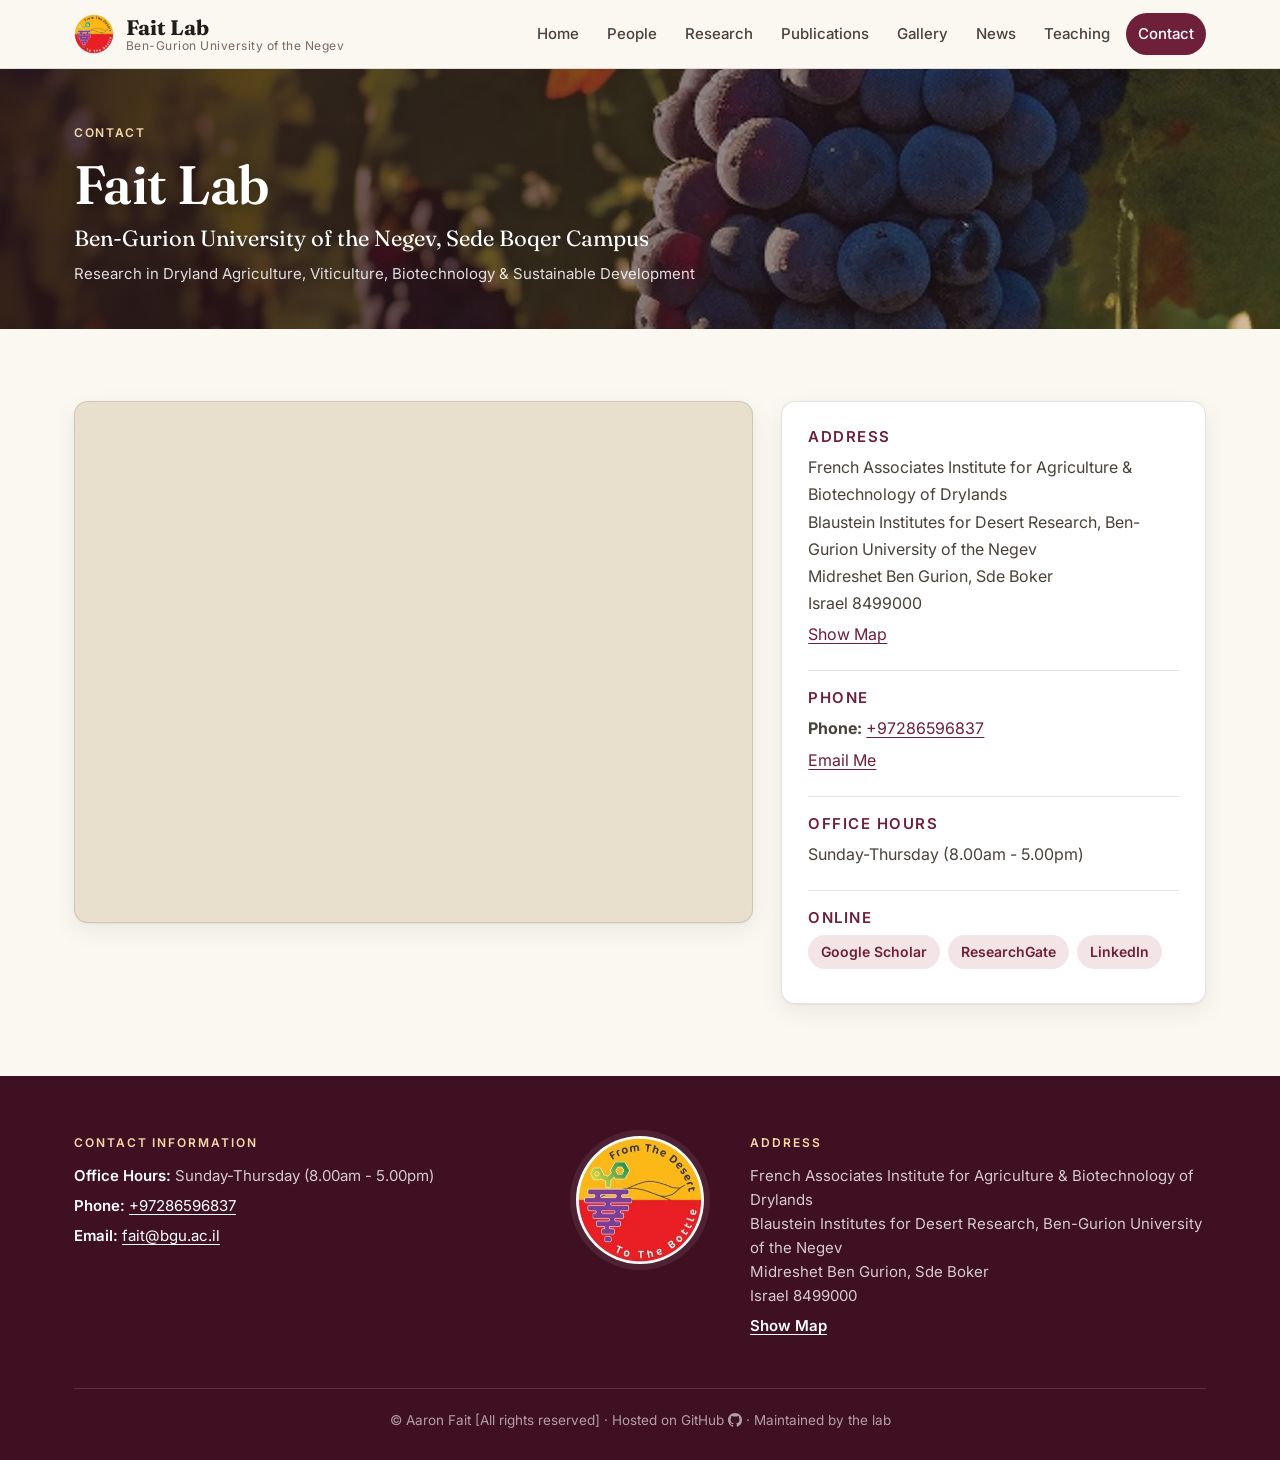
==== commit f4c778b3: "Redesign site: new layout, Safari fixes, smaller images, People page update" ====
--- a/contact.html
+++ b/contact.html
@@ -1,237 +1,110 @@
 <!DOCTYPE html>
 <html lang="en">
-   <head>
-      <meta charset="utf-8">
-      <title>Contact</title>
-      <meta name="viewport" content="width=device-width, initial-scale=1.0">
-      <meta name="description" content="Research Lab, Home, Ben-Gurion University of the Negev">
-      <meta name="author" content="">
-      <!-- Le styles -->
-      <link href="css/bootstrap.min.css" rel="stylesheet">
-      <link href="css/bootstrap-responsive.min.css" rel="stylesheet">
-      <link href="css/theme.css" rel="stylesheet">
-      <link href="css/social-buttons.css" rel="stylesheet">
-      <link rel="stylesheet" href="https://cdnjs.cloudflare.com/ajax/libs/font-awesome/4.7.0/css/font-awesome.min.css">
-      
-<style>
-/* Remove default browser spacing */
-body {
-    margin: 0;
-    padding: 0;
-}
-
-/* Base font size for all body text (paragraphs) */
-/* This keeps headings and navbar untouched */
-p, 
-.marketing p, 
-.feature-item p, 
-.carousel-caption p, 
-#footer p {
-    font-size: 1.1rem;     /* Good default for desktop */
-    line-height: 1.75;     /* Better readability */
-}
-
-/* === MOBILE OPTIMIZATION === */
-/* Make paragraphs noticeably larger on phones and small tablets */
-@media (max-width: 767px) {
-    p, 
-    .marketing p, 
-    .feature-item p, 
-    .carousel-caption p, 
-    #footer p {
-        font-size: 1.25rem !important;   /* Bigger on mobile */
-        line-height: 1.8;
-    }
-    
-    /* Optional: add a bit more space between paragraphs on mobile */
-    p {
-        margin-bottom: 1.2rem;
-    }
-}
-
-/* Allow hero banner to span entire screen width */
-.hero {
-    margin-left: calc(-50vw + 50%);
-    padding-left: 2vw;
-}
-</style>
-
-
-   </head>
-   <body>
-      <div class="container-fluid">
-          <!-- <header class="jumbotron subhead" id="overview">-->
-            <!-- <p class="lead"> Ben-Gurion University of the Negev </p>-->
-           <!--  <h1>Fait Lab</h1>-->
-         </header>
-         <div class="masthead">
-            <div class="navbar">
-              
-              
-<!-- Hero Banner with Background Image -->
-<section class="hero" style="
-  background-image: url('images/the grape.jpg');
-  background-size: cover;
-  background-position: center;
-  background-repeat: no-repeat;
-  height: 15vh;
-  min-height: 150px;
-  position: relative;
-  color: white;
-  display: flex;
-  align-items: center;
-  justify-content: flex-start;   <!--Changed: aligns content to LEFT instead of center -->
-  <!--padding-left: 200px;              <!--Small indent from left edge change to 3% or 20px for closer to edge-->
-">
-  <!-- Dark Overlay (keep or adjust alpha as before) -->
-  <div class="hero-overlay" style="
-    position: absolute;
-    top: 0; left: 0; right: 0; bottom: 0;
-    background-color: rgba(0, 0, 0, 0.2);
-    z-index: 1;
-  "></div>
-
-  <!-- Text Content moved to left, no extra padding -->
-  <div class="hero-content" style="
-    position: relative;
-    z-index: 2;
-    padding: 0;                     <!-- Removed all padding -->
-    margin-left: 8%;                 <!-- No left margin -->
-    max-width: 50%;                 <!-- Optional: prevents text from stretching too wide on large screens -->
-    text-align: left;               <!-- Explicit left alignment -->
-  ">
-    <h1 style="
-      font-size: 3.5rem;
-      margin: 0 0 10px 0;          <!-- Minimal bottom margin only-->
-      text-shadow: 2px 2px 6px rgba(0,0,0,0.8);
-    ">Fait Lab</h1>
-    
-    <h2 style="
-      font-size: 1.8rem;
-      margin: 0;
-      text-shadow: 1px 1px 4px rgba(0,0,0,0.7);
-    ">
-      Ben-Gurion University of the Negev, Sede Boqer Campus<br>
-      
-    </h2>
-    
-    <!-- Optional subtitle ??? keep or remove -->
-    <p style="
-      font-size: 1rem;
-      margin: 10px 0 0 0;
-    ">Research in Dryland Agriculture,Viticulture, Biotechnology & Sustainable Development</p>
+<head>
+<meta charset="utf-8">
+<meta name="viewport" content="width=device-width, initial-scale=1, viewport-fit=cover">
+<title>Contact | Fait Lab</title>
+<meta name="description" content="Contact the Fait Lab, Ben-Gurion University of the Negev">
+<meta name="theme-color" content="#3f1022">
+<meta property="og:type" content="website">
+<meta property="og:site_name" content="Fait Lab">
+<meta property="og:title" content="Contact | Fait Lab">
+<meta property="og:description" content="Contact the Fait Lab, Ben-Gurion University of the Negev">
+<link rel="icon" href="assets/img/t-generic-logo.jpg">
+<link rel="preconnect" href="https://fonts.googleapis.com">
+<link rel="preconnect" href="https://fonts.gstatic.com" crossorigin>
+<link href="https://fonts.googleapis.com/css2?family=Fraunces:opsz,wght@9..144,300;9..144,400;9..144,600;9..144,700&amp;family=Inter:wght@400;500;600;700&amp;display=swap" rel="stylesheet">
+<link rel="stylesheet" href="assets/css/site.css">
+</head>
+<body>
+<a class="skip-link" href="#main">Skip to content</a>
+<header class="site-header">
+  <div class="wrap">
+    <a class="brand" href="index.html" aria-label="Fait Lab home">
+      <img src="assets/img/t-generic-logo.jpg" width="40" height="40" alt="">
+      <span class="brand-text"><span class="brand-name">Fait Lab</span><span class="brand-sub">Ben-Gurion University of the Negev</span></span>
+    </a>
+    <button class="nav-toggle" type="button" aria-controls="site-nav" aria-expanded="false" aria-label="Menu"><svg viewBox="0 0 24 24" fill="none" stroke="currentColor" stroke-width="2" stroke-linecap="round" aria-hidden="true"><path d="M4 7h16M4 12h16M4 17h16"/></svg></button>
+    <nav class="site-nav" id="site-nav" aria-label="Main">
+      <ul>
+        <li><a href="index.html">Home</a></li><li><a href="people.html">People</a></li><li><a href="research.html">Research</a></li><li><a href="publications.html">Publications</a></li><li><a href="gallery.html">Gallery</a></li><li><a href="news.html">News</a></li><li><a href="teaching.html">Teaching</a></li><li><a href="contact.html" aria-current="page">Contact</a></li>
+      </ul>
+    </nav>
+  </div>
+</header>
+<section class="banner" style="background-image:url('assets/img/the-grape.jpg')">
+  <div class="wrap">
+    <span class="eyebrow">Contact</span>
+    <h1>Fait Lab</h1>
+    <p class="banner-uni">Ben-Gurion University of the Negev, Sede Boqer Campus</p>
+    <p class="banner-tag">Research in Dryland Agriculture, Viticulture, Biotechnology &amp; Sustainable Development</p>
   </div>
 </section>
-
-
-
-
-
-            <div class="navbar">
-               <div class="navbar-inner">
-                  <div class="container-fluid">
-                     <ul class="nav">
-                        <li><a href="index.html">Home</a></li>
-                        <li><a href="people.html">People</a></li>
-                        <li><a href="research.html">Research</a></li>
-                        <li><a href="publications.html">Publications</a></li>
-                        <li><a href="gallery.html">Gallery</a></li>
-                        <li><a href="news.html">News</a></li>
-                        <li><a href="teaching.html">Teaching</a></li>
-                        <li class="active" ><a href="#">Contact</a></li>
-                     </ul>
-                  </div>
-               </div>
-            </div>
-         </div>
-         <hr>
-         <div class="row-fluid">
-            <div class="span12 content">
-               <div class="row-fluid">
-                  <div class="span8">
-                    <iframe
-                    class="map-frame"
-                    width="600" 
-                    height="450" 
-                    style="border:0;" 
-                    allowfullscreen="" 
-                    loading="lazy" 
-                    referrerpolicy="no-referrer-when-downgrade"
-                    src="https://www.google.com/maps/embed?pb=!1m18!1m12!1m3!1d3430.000000000000!2d34.780370614113!3d30.854777481234!2m3!1f0!2f0!3f0!3m2!1i1024!2i768!4f13.1!3m3!1m2!1s0x15021965af4747a7%3A0x1c8b0e6cf16579c4!2sFrench%20Associates%20Institute%20for%20Agriculture%20and%20Biotechnology%20of%20Drylands!5e0!3m2!1sen!2sil!4v1742000000000!5m2!1sen!2sil"></iframe>                  </div>
-                  <div class="span4">
-                     <div class="box_cont">
-                        <h4>Address</h4>
-                        <p>French Associates Institute for Agriculture & Biotechnology of Drylands<br>
-                        Blaustein Institutes for Desert Research, Ben-Gurion University of the Negev<br>
-                        Midreshet Ben Gurion, Sde Boker<br>
-                        Israel 8499000
-                        </p>
-                        <a href="https://maps.app.goo.gl/THDbeEdi3e9BvFJL7">Show Map</a>
-                        <hr>
-                        <h4>Phone</h4>
-                  <p><b>Phone: </b>+97286596837</p>
-                  <p><b>Cell: </b>+97286596837</p>
-                        </p>
-                        <a href="mailto:fait@bgu.ac.il">Email Me</a>
-                        <hr>
-                        <h4>Office Hours:</h4>
-                        </b>Sunday-Thursday (8.00am - 5.00pm)</p>
-                        <hr>
-                        <p><a href="https://scholar.google.com/citations?user=4f9KtdAAAAAJ&hl=en&oi=ao">Google Scholar</a></p>
-                        <p><a href="https://www.researchgate.net/profile/Aaron-Fait">ResearchGate</a></p>
-                        <br/>
-                        <p>
-                           <a href="https://www.facebook.com/aaron.fait.2025/" class="sb facebook">Facebook</a>
-                           <a href="https://www.linkedin.com/in/aaron-fait-101310103/" class="sb linkedin">LinkedIn</a>
-                        </p>
-                     </div>
-                  </div>
-               </div>
-            </div>
-         </div>
-         <hr>
+<main id="main">
+<section class="section">
+  <div class="wrap">
+    <div class="contact-grid">
+      <div class="map-wrap">
+        <iframe title="Map: French Associates Institute for Agriculture and Biotechnology of Drylands" loading="lazy" referrerpolicy="no-referrer-when-downgrade" allowfullscreen
+          src="https://www.google.com/maps/embed?pb=!1m18!1m12!1m3!1d3430.000000000000!2d34.780370614113!3d30.854777481234!2m3!1f0!2f0!3f0!3m2!1i1024!2i768!4f13.1!3m3!1m2!1s0x15021965af4747a7%3A0x1c8b0e6cf16579c4!2sFrench%20Associates%20Institute%20for%20Agriculture%20and%20Biotechnology%20of%20Drylands!5e0!3m2!1sen!2sil!4v1742000000000!5m2!1sen!2sil"></iframe>
       </div>
-      <footer id="footer">
-         <div class="container-fluid">
-            <div class="row-fluid">
-               <div class="span5">
-                  <h3>Contact Information</h3>
-                  <p><b>Office Hours: </b>Sunday-Thursday (8.00am - 5.00pm)</p>
-                  <p><b>Phone: </b>+97286596837</p>
-                  <p><b>Cell: </b>+97286596837</p>
-                  <a href="mailto:fait@bgu.ac.il">Email</a>
-               </div>
-               <div class="span2">
-                  <img src="thumbs/generic-logo.JPG" alt="Fait Lab Logo" style="max-width: 200px; height: auto;" class="img-responsive"/>
-               </div>
-               <div class="span5">
-                  <h3>Address</h3>
-                  <p>French Associates Institute for Agriculture & Biotechnology of Drylands<br>
-                     Blaustein Institutes for Desert Research, Ben-Gurion University of the Negev<br>
-                     Midreshet Ben Gurion, Sde Boker<br>
-                     Israel 8499000
-                  </p>
-                  <a href="https://maps.app.goo.gl/THDbeEdi3e9BvFJL7">Show Map</a>
-               </div>
-            </div>
-            <!-- Single Line Credits - Fixed Encoding -->
-            <div class="row-fluid" style="margin-top: 40px; border-top: 1px solid #ddd; padding-top: 25px;">
-               <div class="span12 text-center">
-                  <p style="margin: 0; font-size: 0.92rem; color: #666;">
-                     &copy; Aaron Fait [All rights reserved] &middot; 
-                     Designed using Bootstrap 4.0 &middot; 
-                     Hosted on GitHub <i class="fa fa-github" style="vertical-align: middle;"></i> &middot; 
-                     Maintained by the lab &middot; 
-                     Design: HTML5 UP
-                  </p>
-               </div>
-            </div>
-      </footer>
-      
-      <!-- Le javascript
-         ================================================== -->
-      <!-- Placed at the end of the document so the pages load faster -->
-      <script src="js/jquery-1.9.1.min.js"></script>
-      <script src="js/bootstrap.min.js"></script>
-   </body>
+      <div class="info-card">
+        <div class="group">
+          <h3>Address</h3>
+          <p>French Associates Institute for Agriculture &amp; Biotechnology of Drylands<br>
+          Blaustein Institutes for Desert Research, Ben-Gurion University of the Negev<br>
+          Midreshet Ben Gurion, Sde Boker<br>
+          Israel 8499000</p>
+          <p><a href="https://maps.app.goo.gl/THDbeEdi3e9BvFJL7">Show Map</a></p>
+        </div>
+        <div class="group">
+          <h3>Phone</h3>
+          <p><b>Phone:</b> <a href="tel:+97286596837">+97286596837</a></p>
+          <p><a href="mailto:fait@bgu.ac.il">Email Me</a></p>
+        </div>
+        <div class="group">
+          <h3>Office Hours</h3>
+          <p>Sunday-Thursday (8.00am - 5.00pm)</p>
+        </div>
+        <div class="group">
+          <h3>Online</h3>
+          <ul class="pills">
+            <li><a href="https://scholar.google.com/citations?user=4f9KtdAAAAAJ&amp;hl=en&amp;oi=ao">Google Scholar</a></li>
+            <li><a href="https://www.researchgate.net/profile/Aaron-Fait">ResearchGate</a></li>
+            <li><a href="https://www.linkedin.com/in/aaron-fait-101310103/">LinkedIn</a></li>
+          </ul>
+        </div>
+      </div>
+    </div>
+  </div>
+</section>
+</main>
+<footer class="site-footer">
+  <div class="wrap">
+    <div class="footer-grid">
+      <div>
+        <h2>Contact Information</h2>
+        <p><b>Office Hours:</b> Sunday-Thursday (8.00am - 5.00pm)</p>
+        <p><b>Phone:</b> <a href="tel:+97286596837">+97286596837</a></p>
+        <p><b>Email:</b> <a href="mailto:fait@bgu.ac.il">fait@bgu.ac.il</a></p>
+      </div>
+      <div class="footer-logo">
+        <img src="assets/img/t-generic-logo.jpg" width="128" height="128" alt="Fait Lab logo: From the Desert to the Bottle" loading="lazy">
+      </div>
+      <div>
+        <h2>Address</h2>
+        <p>French Associates Institute for Agriculture &amp; Biotechnology of Drylands<br>
+        Blaustein Institutes for Desert Research, Ben-Gurion University of the Negev<br>
+        Midreshet Ben Gurion, Sde Boker<br>
+        Israel 8499000</p>
+        <p class="footer-links"><a href="https://maps.app.goo.gl/THDbeEdi3e9BvFJL7">Show Map</a></p>
+      </div>
+    </div>
+    <div class="footer-bottom">
+      &copy; Aaron Fait [All rights reserved] &middot; Hosted on GitHub <svg viewBox="0 0 16 16" aria-hidden="true"><path d="M8 0C3.58 0 0 3.58 0 8c0 3.54 2.29 6.53 5.47 7.59.4.07.55-.17.55-.38 0-.19-.01-.82-.01-1.49-2.01.37-2.53-.49-2.69-.94-.09-.23-.48-.94-.82-1.13-.28-.15-.68-.52-.01-.53.63-.01 1.08.58 1.23.82.72 1.21 1.87.87 2.33.66.07-.52.28-.87.51-1.07-1.78-.2-3.64-.89-3.64-3.95 0-.87.31-1.59.82-2.15-.08-.2-.36-1.02.08-2.12 0 0 .67-.21 2.2.82.64-.18 1.32-.27 2-.27.68 0 1.36.09 2 .27 1.53-1.04 2.2-.82 2.2-.82.44 1.1.16 1.92.08 2.12.51.56.82 1.27.82 2.15 0 3.07-1.87 3.75-3.65 3.95.29.25.54.73.54 1.48 0 1.07-.01 1.93-.01 2.2 0 .21.15.46.55.38A8.013 8.013 0 0016 8c0-4.42-3.58-8-8-8z"/></svg> &middot; Maintained by the lab
+    </div>
+  </div>
+</footer>
+<script src="assets/js/site.js" defer></script>
+</body>
 </html>
--- a/assets/css/site.css
+++ b/assets/css/site.css
@@ -0,0 +1,752 @@
+/* Fait Lab site styles
+   Plain CSS, no framework. Tested patterns only (flex, grid, sticky),
+   so layout renders the same in Safari (macOS/iOS), Chrome and Firefox. */
+
+:root {
+  --sand-50: #fbf8f2;
+  --sand-100: #f4eee3;
+  --sand-200: #e9dfcd;
+  --sand-300: #d8c8ab;
+  --ink: #221c18;
+  --ink-soft: #4a413a;
+  --muted: #776b60;
+  --wine: #6e1f3a;
+  --wine-deep: #3f1022;
+  --wine-soft: #f3e4e8;
+  --vine: #4e6a36;
+  --ochre: #c7882a;
+  --line: rgba(34, 28, 24, 0.12);
+  --radius: 14px;
+  --radius-sm: 8px;
+  --shadow: 0 1px 2px rgba(34, 28, 24, 0.06), 0 8px 24px rgba(34, 28, 24, 0.07);
+  --shadow-lg: 0 2px 4px rgba(34, 28, 24, 0.08), 0 18px 40px rgba(34, 28, 24, 0.12);
+  --serif: "Fraunces", Georgia, "Times New Roman", serif;
+  --sans: "Inter", -apple-system, BlinkMacSystemFont, "Segoe UI", Roboto, "Helvetica Neue", Arial, sans-serif;
+  --header-h: 68px;
+  --wrap: 1180px;
+}
+
+*,
+*::before,
+*::after { box-sizing: border-box; }
+
+html {
+  -webkit-text-size-adjust: 100%;
+  text-size-adjust: 100%;
+  scroll-behavior: smooth;
+  scroll-padding-top: calc(var(--header-h) + 64px);
+}
+
+body {
+  margin: 0;
+  background: var(--sand-50);
+  color: var(--ink);
+  font-family: var(--sans);
+  font-size: 17px;
+  line-height: 1.7;
+  -webkit-font-smoothing: antialiased;
+  overflow-x: hidden;
+}
+
+img { max-width: 100%; height: auto; display: block; }
+
+a { color: var(--wine); text-decoration-thickness: 1px; text-underline-offset: 3px; }
+a:hover { color: var(--wine-deep); }
+
+h1, h2, h3, h4 {
+  font-family: var(--serif);
+  font-weight: 600;
+  line-height: 1.2;
+  color: var(--ink);
+  margin: 0 0 0.5em;
+  letter-spacing: -0.01em;
+}
+
+p { margin: 0 0 1em; }
+
+.wrap {
+  width: 100%;
+  max-width: var(--wrap);
+  margin: 0 auto;
+  padding: 0 24px;
+}
+
+.skip-link {
+  position: absolute; left: -9999px; top: 8px;
+  background: var(--ink); color: #fff; padding: 8px 14px; border-radius: 6px; z-index: 100;
+}
+.skip-link:focus { left: 8px; }
+
+/* ---------- Header ---------- */
+
+.site-header {
+  position: -webkit-sticky;
+  position: sticky;
+  top: 0;
+  z-index: 50;
+  background: rgba(251, 248, 242, 0.92);
+  -webkit-backdrop-filter: saturate(160%) blur(12px);
+  backdrop-filter: saturate(160%) blur(12px);
+  border-bottom: 1px solid var(--line);
+}
+
+.site-header .wrap {
+  display: flex;
+  align-items: center;
+  justify-content: space-between;
+  height: var(--header-h);
+}
+
+.brand {
+  display: flex;
+  align-items: center;
+  text-decoration: none;
+  color: var(--ink);
+  min-width: 0;
+}
+.brand img {
+  width: 40px; height: 40px; border-radius: 50%;
+  margin-right: 12px; flex: none;
+}
+.brand-text { display: flex; flex-direction: column; line-height: 1.15; min-width: 0; }
+.brand-name { font-family: var(--serif); font-weight: 700; font-size: 21px; }
+.brand-sub {
+  font-size: 12px; color: var(--muted); letter-spacing: 0.04em;
+  white-space: nowrap; overflow: hidden; text-overflow: ellipsis;
+}
+
+.nav-toggle {
+  display: none;
+  -webkit-appearance: none; appearance: none;
+  background: none; border: 1px solid var(--line); border-radius: 10px;
+  width: 44px; height: 44px; padding: 0; cursor: pointer; color: var(--ink);
+  align-items: center; justify-content: center;
+}
+.nav-toggle svg { width: 22px; height: 22px; }
+
+.site-nav ul {
+  list-style: none; margin: 0; padding: 0;
+  display: flex; align-items: center;
+}
+.site-nav li { margin-left: 4px; }
+.site-nav a {
+  display: block;
+  padding: 8px 12px;
+  border-radius: 999px;
+  font-size: 15px;
+  font-weight: 500;
+  color: var(--ink-soft);
+  text-decoration: none;
+  transition: background-color .15s ease, color .15s ease;
+}
+.site-nav a:hover { background: var(--sand-100); color: var(--ink); }
+.site-nav a[aria-current="page"] { background: var(--wine); color: #fff; }
+
+@media (max-width: 980px) {
+  .nav-toggle { display: -webkit-inline-flex; display: inline-flex; }
+  .site-nav {
+    position: absolute; left: 0; right: 0; top: 100%;
+    background: var(--sand-50);
+    border-bottom: 1px solid var(--line);
+    box-shadow: 0 16px 30px rgba(34, 28, 24, 0.10);
+    display: none;
+  }
+  .site-nav.is-open { display: block; }
+  .site-nav ul {
+    flex-direction: column; align-items: stretch;
+    max-width: var(--wrap); margin: 0 auto; padding: 10px 16px 16px;
+  }
+  .site-nav li { margin: 0; }
+  .site-nav a { padding: 12px 14px; border-radius: 10px; font-size: 17px; }
+}
+
+/* ---------- Banner (all pages) ---------- */
+
+.banner {
+  position: relative;
+  color: #fff;
+  background-color: var(--wine-deep);
+  background-size: cover;
+  background-position: center 40%;
+  overflow: hidden;
+}
+.banner::before {
+  content: "";
+  position: absolute; top: 0; right: 0; bottom: 0; left: 0;
+  background: linear-gradient(90deg, rgba(32, 10, 20, 0.86) 0%, rgba(32, 10, 20, 0.55) 45%, rgba(32, 10, 20, 0.15) 100%);
+}
+.banner .wrap { position: relative; padding-top: 48px; padding-bottom: 44px; }
+.banner .eyebrow {
+  display: inline-block;
+  font-size: 12px; font-weight: 600; letter-spacing: 0.14em; text-transform: uppercase;
+  color: #f5d9a8;
+  margin-bottom: 10px;
+}
+.banner h1 {
+  color: #fff;
+  font-size: 54px;
+  margin: 0 0 6px;
+  text-shadow: 0 2px 18px rgba(0, 0, 0, 0.35);
+}
+.banner .banner-uni {
+  line-height: 1.35;
+  font-family: var(--serif);
+  font-size: 22px; font-weight: 400;
+  margin: 0 0 8px;
+  color: #fff;
+}
+.banner .banner-tag {
+  line-height: 1.55; margin: 0; font-size: 15px; color: rgba(255, 255, 255, 0.85); max-width: 640px;
+}
+
+@media (max-width: 640px) {
+  .banner .wrap { padding-top: 32px; padding-bottom: 30px; }
+  .banner h1 { font-size: 38px; }
+  .banner .banner-uni { font-size: 18px; }
+  .banner .banner-tag { font-size: 14px; }
+}
+
+/* ---------- Home hero slideshow ---------- */
+
+.hero {
+  position: relative;
+  height: 74vh;
+  min-height: 460px;
+  max-height: 760px;
+  background: var(--wine-deep);
+  color: #fff;
+  overflow: hidden;
+}
+@supports (height: 74svh) { .hero { height: 74svh; } }
+
+.hero-slides { position: absolute; top: 0; right: 0; bottom: 0; left: 0; margin: 0; padding: 0; list-style: none; }
+.hero-slide {
+  position: absolute; top: 0; right: 0; bottom: 0; left: 0;
+  opacity: 0;
+  transition: opacity 1.1s ease;
+}
+.hero-slide.is-active { opacity: 1; }
+.hero-slide img {
+  width: 100%; height: 100%;
+  object-fit: cover;
+  -webkit-transform: scale(1.04); transform: scale(1.04);
+  transition: -webkit-transform 7s ease-out; transition: transform 7s ease-out;
+}
+.hero-slide.is-active img { -webkit-transform: scale(1); transform: scale(1); }
+
+.hero::after {
+  content: "";
+  position: absolute; top: 0; right: 0; bottom: 0; left: 0;
+  background:
+    linear-gradient(180deg, rgba(20, 8, 14, 0.15) 0%, rgba(20, 8, 14, 0) 30%, rgba(20, 8, 14, 0.75) 100%),
+    linear-gradient(90deg, rgba(32, 10, 20, 0.7) 0%, rgba(32, 10, 20, 0.1) 60%);
+  pointer-events: none;
+}
+
+.hero-content {
+  position: absolute; left: 0; right: 0; bottom: 0; z-index: 2;
+  padding-bottom: 56px;
+}
+.hero-content h1 {
+  color: #fff; font-size: 76px; margin: 0 0 8px;
+  text-shadow: 0 2px 24px rgba(0, 0, 0, 0.35);
+}
+.hero-content .banner-uni { line-height: 1.35; font-family: var(--serif); font-size: 26px; margin: 0 0 8px; }
+.hero-content .banner-tag { line-height: 1.55; font-size: 16px; margin: 0 0 28px; color: rgba(255, 255, 255, 0.88); max-width: 620px; }
+
+.hero-caption-row {
+  display: flex; align-items: center; justify-content: space-between;
+  border-top: 1px solid rgba(255, 255, 255, 0.25);
+  padding-top: 18px;
+}
+.hero-caption {
+  margin: 0; font-size: 15px; color: rgba(255, 255, 255, 0.92);
+  min-height: 1.6em; padding-right: 16px;
+}
+.hero-controls { display: flex; align-items: center; flex: none; }
+.hero-dots { display: flex; margin-right: 14px; }
+.hero-dot {
+  -webkit-appearance: none; appearance: none;
+  width: 28px; height: 4px; border: 0; padding: 0; margin-left: 6px;
+  background: rgba(255, 255, 255, 0.35); border-radius: 2px; cursor: pointer;
+}
+.hero-dot.is-active { background: #fff; }
+.hero-btn {
+  -webkit-appearance: none; appearance: none;
+  width: 42px; height: 42px; margin-left: 8px;
+  border-radius: 50%; border: 1px solid rgba(255, 255, 255, 0.45);
+  background: rgba(255, 255, 255, 0.08); color: #fff; cursor: pointer;
+  display: -webkit-inline-flex; display: inline-flex; align-items: center; justify-content: center;
+  padding: 0;
+}
+.hero-btn:hover { background: rgba(255, 255, 255, 0.2); }
+.hero-btn svg { width: 18px; height: 18px; }
+
+@media (max-width: 760px) {
+  .hero { min-height: 520px; }
+  .hero-content { padding-bottom: 28px; }
+  .hero-content h1 { font-size: 46px; }
+  .hero-content .banner-uni { font-size: 19px; }
+  .hero-content .banner-tag { font-size: 14.5px; margin-bottom: 18px; }
+  .hero-caption-row { display: block; }
+  .hero-caption { padding: 0 0 12px; font-size: 14px; }
+  .hero-dots { display: none; }
+  .hero-btn { margin: 0 8px 0 0; }
+}
+
+/* ---------- Generic sections ---------- */
+
+.section { padding: 72px 0; }
+.section-alt { background: var(--sand-100); }
+
+.section-head { display: flex; align-items: baseline; justify-content: space-between; margin-bottom: 28px; }
+.section-head h2 { font-size: 36px; margin: 0; }
+.kicker {
+  display: block; font-size: 12px; font-weight: 600; letter-spacing: 0.14em;
+  text-transform: uppercase; color: var(--wine); margin-bottom: 8px;
+}
+
+.lead {
+  font-family: var(--serif);
+  font-size: 23px;
+  line-height: 1.6;
+  font-weight: 400;
+  color: var(--ink);
+  max-width: 900px;
+  margin: 0;
+}
+
+.pillars {
+  display: grid; grid-template-columns: repeat(3, minmax(0, 1fr));
+  grid-gap: 20px; gap: 20px; margin-top: 44px;
+}
+.pillar {
+  background: #fff; border: 1px solid var(--line); border-radius: var(--radius);
+  padding: 22px 22px 18px;
+}
+.pillar h3 { font-size: 19px; margin-bottom: 6px; }
+.pillar p { font-size: 15.5px; color: var(--ink-soft); margin: 0; }
+.pillar .dot {
+  width: 10px; height: 10px; border-radius: 50%; background: var(--wine); margin-bottom: 14px;
+}
+.pillar:nth-child(2) .dot { background: var(--ochre); }
+.pillar:nth-child(3) .dot { background: var(--vine); }
+
+@media (max-width: 860px) {
+  .section { padding: 52px 0; }
+  .lead { font-size: 19px; }
+  .pillars { grid-template-columns: minmax(0, 1fr); }
+  .section-head h2 { font-size: 30px; }
+}
+
+/* ---------- Cards (news) ---------- */
+
+.card-grid {
+  display: grid;
+  grid-template-columns: repeat(3, minmax(0, 1fr));
+  grid-gap: 24px; gap: 24px;
+}
+.card-grid.two { grid-template-columns: repeat(2, minmax(0, 1fr)); }
+
+.card {
+  display: flex; flex-direction: column;
+  background: #fff;
+  border: 1px solid var(--line);
+  border-radius: var(--radius);
+  overflow: hidden;
+  box-shadow: var(--shadow);
+  transition: box-shadow .2s ease, -webkit-transform .2s ease;
+  transition: box-shadow .2s ease, transform .2s ease;
+}
+.card:hover { box-shadow: var(--shadow-lg); -webkit-transform: translateY(-2px); transform: translateY(-2px); }
+
+.card-media {
+  position: relative;
+  display: block;
+  height: 0;
+  padding-top: 60%;
+  background: var(--sand-200);
+  overflow: hidden;
+}
+.card-media img {
+  position: absolute; top: 0; left: 0;
+  width: 100%; height: 100%; object-fit: cover;
+  transition: -webkit-transform .5s ease; transition: transform .5s ease;
+}
+.card:hover .card-media img { -webkit-transform: scale(1.03); transform: scale(1.03); }
+
+.card-body { padding: 20px 22px 22px; display: flex; flex-direction: column; flex: 1 1 auto; }
+.card-date {
+  font-size: 12.5px; font-weight: 600; letter-spacing: 0.08em; text-transform: uppercase;
+  color: var(--ochre); margin-bottom: 8px;
+}
+.card h3 { font-size: 20px; line-height: 1.3; margin-bottom: 10px; }
+.card h3 a { color: var(--ink); text-decoration: none; }
+.card h3 a:hover { color: var(--wine); }
+.card p { font-size: 15.5px; color: var(--ink-soft); line-height: 1.65; }
+.card-foot {
+  margin-top: auto; padding-top: 14px; border-top: 1px solid var(--line);
+  display: flex; justify-content: space-between; align-items: center;
+  font-size: 14px; color: var(--muted);
+}
+.card-foot .more { font-weight: 600; text-decoration: none; }
+
+@media (max-width: 980px) { .card-grid { grid-template-columns: repeat(2, minmax(0, 1fr)); } }
+@media (max-width: 640px) {
+  .card-grid, .card-grid.two { grid-template-columns: minmax(0, 1fr); }
+}
+
+/* ---------- Two-column page layout with section index ---------- */
+
+.page { padding: 48px 0 80px; }
+
+.page-layout {
+  display: grid;
+  grid-template-columns: 240px minmax(0, 1fr);
+  grid-gap: 56px; gap: 56px;
+  align-items: start;
+}
+
+.toc {
+  position: -webkit-sticky;
+  position: sticky;
+  top: calc(var(--header-h) + 24px);
+}
+.toc-title {
+  font-size: 12px; font-weight: 600; letter-spacing: 0.14em; text-transform: uppercase;
+  color: var(--muted); margin: 0 0 10px 12px;
+}
+.toc ul { list-style: none; margin: 0; padding: 0; border-left: 2px solid var(--sand-200); }
+.toc li { margin: 0; }
+.toc a {
+  display: block; padding: 7px 12px; margin-left: -2px;
+  border-left: 2px solid transparent;
+  color: var(--ink-soft); text-decoration: none; font-size: 15px; line-height: 1.4;
+}
+.toc a.sub { padding-left: 26px; font-size: 14px; color: var(--muted); }
+.toc a:hover { color: var(--wine); }
+.toc a.is-active { border-left-color: var(--wine); color: var(--wine); font-weight: 600; }
+
+@media (max-width: 980px) {
+  .page { padding-top: 0; }
+  .page-layout { display: block; }
+  .toc {
+    top: var(--header-h);
+    z-index: 20;
+    margin: 0 -24px 28px;
+    background: rgba(251, 248, 242, 0.95);
+    -webkit-backdrop-filter: blur(10px);
+    backdrop-filter: blur(10px);
+    border-bottom: 1px solid var(--line);
+  }
+  .toc-title { display: none; }
+  .toc ul {
+    display: flex; border-left: 0;
+    overflow-x: auto; -webkit-overflow-scrolling: touch;
+    padding: 10px 20px; scrollbar-width: none;
+  }
+  .toc ul::-webkit-scrollbar { display: none; }
+  .toc li { flex: none; }
+  .toc a, .toc a.sub {
+    border: 1px solid var(--line); border-radius: 999px;
+    padding: 6px 14px; margin: 0 8px 0 0; font-size: 14px; white-space: nowrap;
+    color: var(--ink-soft); background: #fff;
+  }
+  .toc a.is-active { background: var(--wine); color: #fff; border-color: var(--wine); }
+}
+
+.block { margin-bottom: 56px; }
+.block:last-child { margin-bottom: 0; }
+.block-title {
+  font-size: 32px; padding-bottom: 14px; margin-bottom: 26px;
+  border-bottom: 1px solid var(--line);
+}
+.block-title small {
+  display: block; font-family: var(--sans); font-size: 12px; font-weight: 600;
+  letter-spacing: 0.14em; text-transform: uppercase; color: var(--wine); margin-bottom: 6px;
+}
+
+/* ---------- People ---------- */
+
+.person {
+  display: grid;
+  grid-template-columns: 168px minmax(0, 1fr);
+  grid-gap: 28px; gap: 28px;
+  padding: 28px;
+  background: #fff;
+  border: 1px solid var(--line);
+  border-radius: var(--radius);
+  margin-bottom: 20px;
+}
+.person-photo {
+  width: 168px; height: 168px; border-radius: 12px; overflow: hidden; background: var(--sand-200);
+}
+.person-photo img { width: 100%; height: 100%; object-fit: cover; object-position: center 25%; }
+.person h3 { font-size: 24px; margin-bottom: 4px; }
+.person .role { color: var(--wine); font-weight: 600; font-size: 15.5px; margin-bottom: 12px; }
+.person p { font-size: 16px; color: var(--ink-soft); }
+.person .meta { list-style: none; margin: 14px 0 0; padding: 14px 0 0; border-top: 1px solid var(--line); font-size: 15px; }
+.person .meta li { margin-bottom: 4px; color: var(--ink-soft); }
+.person .meta b { color: var(--ink); font-weight: 600; }
+
+.pills { display: flex; flex-wrap: wrap; margin: 14px 0 0; padding: 0; list-style: none; }
+.pills li { margin: 0 8px 8px 0; }
+.pills a {
+  display: inline-block; padding: 5px 13px; border-radius: 999px;
+  background: var(--wine-soft); color: var(--wine); font-size: 14px; font-weight: 600;
+  text-decoration: none;
+}
+.pills a:hover { background: var(--wine); color: #fff; }
+
+.person.compact { grid-template-columns: 120px minmax(0, 1fr); padding: 22px; }
+.person.compact .person-photo { width: 120px; height: 120px; }
+.person.compact h3 { font-size: 21px; }
+
+@media (max-width: 640px) {
+  .person, .person.compact { grid-template-columns: minmax(0, 1fr); padding: 20px; gap: 16px; grid-gap: 16px; }
+  .person-photo, .person.compact .person-photo { width: 112px; height: 112px; }
+}
+
+/* ---------- Research ---------- */
+
+.topic {
+  background: #fff; border: 1px solid var(--line); border-radius: var(--radius);
+  overflow: hidden; margin-bottom: 24px;
+}
+.topic-media { background: var(--sand-200); }
+.topic-media img { width: 100%; max-height: 340px; object-fit: cover; }
+.topic-media.contain { background: #fff; border-bottom: 1px solid var(--line); }
+.topic-media.contain img { object-fit: contain; max-height: 300px; padding: 16px; }
+.topic-body { padding: 26px 28px 22px; }
+.topic h3 { font-size: 24px; margin-bottom: 10px; }
+.topic-intro { color: var(--ink-soft); }
+.points { list-style: none; margin: 0; padding: 0; }
+.points li {
+  position: relative; padding: 0 0 12px 22px; color: var(--ink-soft); font-size: 16px;
+}
+.points li::before {
+  content: ""; position: absolute; left: 0; top: 0.62em;
+  width: 8px; height: 8px; border-radius: 50%; background: var(--ochre);
+}
+.points b { color: var(--ink); font-weight: 600; }
+
+@media (max-width: 640px) { .topic-body { padding: 20px; } }
+
+/* ---------- Publications ---------- */
+
+.year-group { margin-bottom: 40px; }
+.year {
+  font-family: var(--serif); font-size: 44px; font-weight: 300; color: var(--sand-300);
+  line-height: 1; margin: 0 0 16px;
+}
+
+.pub {
+  display: grid;
+  grid-template-columns: 150px minmax(0, 1fr);
+  grid-gap: 24px; gap: 24px;
+  padding: 22px;
+  background: #fff;
+  border: 1px solid var(--line);
+  border-radius: var(--radius);
+  margin-bottom: 16px;
+  align-items: start;
+}
+.pub-thumb {
+  display: block; width: 150px; height: 180px; border-radius: 8px; overflow: hidden;
+  background: var(--sand-100); border: 1px solid var(--line);
+}
+.pub-thumb img { width: 100%; height: 100%; object-fit: cover; }
+.pub h3 { font-family: var(--serif); font-size: 19px; line-height: 1.4; margin-bottom: 8px; }
+.pub .authors { font-size: 15px; color: var(--muted); margin-bottom: 12px; }
+.pub .venue {
+  display: inline-block; padding: 5px 13px; border-radius: 999px;
+  background: var(--wine-soft); color: var(--wine); font-size: 14px; font-weight: 600;
+  text-decoration: none;
+}
+.pub .venue:hover { background: var(--wine); color: #fff; }
+
+.ref-list { margin: 0; padding: 0; list-style: none; counter-reset: ref; }
+.ref-list li {
+  position: relative; counter-increment: ref;
+  padding: 18px 20px 18px 62px; margin-bottom: 12px;
+  background: #fff; border: 1px solid var(--line); border-radius: var(--radius);
+  font-size: 15.5px; color: var(--ink-soft); line-height: 1.65;
+}
+.ref-list li::before {
+  content: counter(ref);
+  position: absolute; left: 20px; top: 18px;
+  width: 28px; height: 28px; border-radius: 50%;
+  background: var(--sand-100); color: var(--wine);
+  font-weight: 700; font-size: 14px; text-align: center; line-height: 28px;
+}
+.sub-year { font-family: var(--serif); font-size: 22px; margin: 26px 0 12px; color: var(--ink); }
+
+@media (max-width: 640px) {
+  .pub { grid-template-columns: 92px minmax(0, 1fr); padding: 16px; gap: 16px; grid-gap: 16px; }
+  .pub-thumb { width: 92px; height: 116px; }
+  .pub h3 { font-size: 17px; }
+  .year { font-size: 36px; }
+}
+
+/* ---------- Gallery ---------- */
+
+.gallery-grid {
+  display: grid;
+  grid-template-columns: repeat(3, minmax(0, 1fr));
+  grid-gap: 18px; gap: 18px;
+}
+.g-item { margin: 0; }
+.g-item a {
+  position: relative; display: block; height: 0; padding-top: 75%;
+  border-radius: 12px; overflow: hidden; background: var(--sand-200);
+}
+.g-item img {
+  position: absolute; top: 0; left: 0; width: 100%; height: 100%; object-fit: cover;
+  transition: -webkit-transform .5s ease; transition: transform .5s ease;
+}
+.g-item a:hover img { -webkit-transform: scale(1.04); transform: scale(1.04); }
+.g-item figcaption { font-size: 14.5px; color: var(--ink-soft); line-height: 1.5; padding: 10px 2px 0; }
+
+@media (max-width: 860px) { .gallery-grid { grid-template-columns: repeat(2, minmax(0, 1fr)); } }
+@media (max-width: 480px) { .gallery-grid { grid-template-columns: minmax(0, 1fr); } }
+
+.lightbox {
+  position: fixed; top: 0; right: 0; bottom: 0; left: 0; z-index: 200;
+  background: rgba(14, 8, 10, 0.94);
+  display: none; align-items: center; justify-content: center;
+  padding: 64px 72px 96px;
+}
+.lightbox.is-open { display: flex; }
+.lightbox img { max-width: 100%; max-height: 100%; width: auto; height: auto; border-radius: 6px; }
+.lightbox-caption {
+  position: absolute; left: 24px; right: 24px; bottom: 26px;
+  text-align: center; color: rgba(255, 255, 255, 0.88); font-size: 15px; margin: 0;
+}
+.lb-btn {
+  -webkit-appearance: none; appearance: none;
+  position: absolute; width: 48px; height: 48px; border-radius: 50%;
+  border: 1px solid rgba(255, 255, 255, 0.35); background: rgba(255, 255, 255, 0.06);
+  color: #fff; cursor: pointer; padding: 0;
+  display: -webkit-inline-flex; display: inline-flex; align-items: center; justify-content: center;
+}
+.lb-btn:hover { background: rgba(255, 255, 255, 0.18); }
+.lb-btn svg { width: 20px; height: 20px; }
+.lb-close { top: 14px; right: 14px; }
+.lb-prev { left: 14px; top: 50%; margin-top: -24px; }
+.lb-next { right: 14px; top: 50%; margin-top: -24px; }
+.lb-count { position: absolute; top: 26px; left: 24px; color: rgba(255, 255, 255, 0.7); font-size: 14px; }
+
+@media (max-width: 640px) {
+  .lightbox { padding: 64px 12px 110px; }
+  .lb-prev, .lb-next { top: auto; bottom: 56px; margin-top: 0; }
+  .lightbox-caption { bottom: 14px; font-size: 14px; }
+}
+
+/* ---------- Teaching ---------- */
+
+.course {
+  background: #fff; border: 1px solid var(--line); border-radius: var(--radius);
+  padding: 28px; margin-bottom: 24px;
+}
+.course h3 { font-size: 26px; }
+.course-meta {
+  display: grid; grid-template-columns: repeat(3, minmax(0, 1fr)); grid-gap: 12px; gap: 12px;
+  margin: 18px 0 22px;
+}
+.course-meta div { background: var(--sand-100); border-radius: 10px; padding: 12px 14px; }
+.course-meta dt {
+  font-size: 12px; font-weight: 600; letter-spacing: 0.1em; text-transform: uppercase; color: var(--muted);
+}
+.course-meta dd { margin: 2px 0 0; font-size: 15.5px; color: var(--ink); }
+.course-meta.two { grid-template-columns: repeat(2, minmax(0, 1fr)); }
+
+.table { width: 100%; border-collapse: collapse; font-size: 16px; }
+.table th {
+  text-align: left; font-size: 12px; letter-spacing: 0.1em; text-transform: uppercase;
+  color: var(--muted); font-weight: 600; padding: 10px 14px; border-bottom: 1px solid var(--line);
+}
+.table td { padding: 13px 14px; border-bottom: 1px solid var(--line); color: var(--ink-soft); }
+.table tr:last-child td { border-bottom: 0; }
+.table td:first-child { width: 48px; color: var(--wine); font-weight: 700; }
+
+@media (max-width: 640px) {
+  .course { padding: 20px; }
+  .course-meta, .course-meta.two { grid-template-columns: minmax(0, 1fr); }
+}
+
+/* ---------- Contact ---------- */
+
+.contact-grid {
+  display: grid; grid-template-columns: minmax(0, 1.6fr) minmax(0, 1fr);
+  grid-gap: 28px; gap: 28px; align-items: start;
+}
+.map-wrap {
+  border-radius: var(--radius); overflow: hidden; border: 1px solid var(--line);
+  background: var(--sand-200); box-shadow: var(--shadow);
+}
+.map-wrap iframe { display: block; width: 100%; height: 520px; border: 0; }
+.info-card {
+  background: #fff; border: 1px solid var(--line); border-radius: var(--radius);
+  padding: 26px; box-shadow: var(--shadow);
+}
+.info-card h3 { font-size: 15px; font-family: var(--sans); font-weight: 600; letter-spacing: 0.1em; text-transform: uppercase; color: var(--wine); margin: 0 0 8px; }
+.info-card .group { padding-bottom: 18px; margin-bottom: 18px; border-bottom: 1px solid var(--line); }
+.info-card .group:last-child { border-bottom: 0; margin-bottom: 0; padding-bottom: 0; }
+.info-card p { margin: 0 0 4px; font-size: 16px; color: var(--ink-soft); }
+.info-card .pills { margin-top: 4px; }
+
+@media (max-width: 860px) {
+  .contact-grid { grid-template-columns: minmax(0, 1fr); }
+  .map-wrap iframe { height: 360px; }
+}
+
+/* ---------- Footer ---------- */
+
+.site-footer {
+  background: var(--wine-deep);
+  color: rgba(255, 255, 255, 0.78);
+  padding: 60px 0 28px;
+  font-size: 15px;
+}
+.footer-grid {
+  display: grid;
+  grid-template-columns: minmax(0, 1fr) 140px minmax(0, 1fr);
+  grid-gap: 40px; gap: 40px;
+  align-items: start;
+}
+.site-footer h2 {
+  font-family: var(--sans); font-size: 12px; font-weight: 600; letter-spacing: 0.16em;
+  text-transform: uppercase; color: #f5d9a8; margin: 0 0 14px;
+}
+.site-footer p { margin: 0 0 6px; line-height: 1.6; }
+.site-footer b { color: #fff; font-weight: 600; }
+.site-footer a { color: #fff; }
+.site-footer a:hover { color: #f5d9a8; }
+.footer-logo { justify-self: center; }
+.footer-logo img { width: 128px; height: 128px; border-radius: 50%; box-shadow: 0 0 0 6px rgba(255, 255, 255, 0.08); }
+.footer-links { margin-top: 12px; }
+.footer-links a { margin-right: 16px; font-weight: 600; }
+.footer-bottom {
+  margin-top: 44px; padding-top: 20px; border-top: 1px solid rgba(255, 255, 255, 0.14);
+  text-align: center; font-size: 13.5px; color: rgba(255, 255, 255, 0.6);
+}
+.footer-bottom svg { width: 14px; height: 14px; vertical-align: -2px; fill: currentColor; }
+
+@media (max-width: 860px) {
+  .footer-grid { grid-template-columns: minmax(0, 1fr); text-align: center; gap: 28px; grid-gap: 28px; }
+  .footer-logo { grid-row: 1; }
+  .footer-links a { margin: 0 8px; }
+}
+
+@media (prefers-reduced-motion: reduce) {
+  html { scroll-behavior: auto; }
+  *, *::before, *::after { transition: none !important; animation: none !important; }
+}
+
+/* Home news: equal-height cards, long summaries trimmed to five lines */
+.card-grid:not(.two) .card p {
+  display: -webkit-box;
+  -webkit-line-clamp: 5;
+  -webkit-box-orient: vertical;
+  overflow: hidden;
+}
